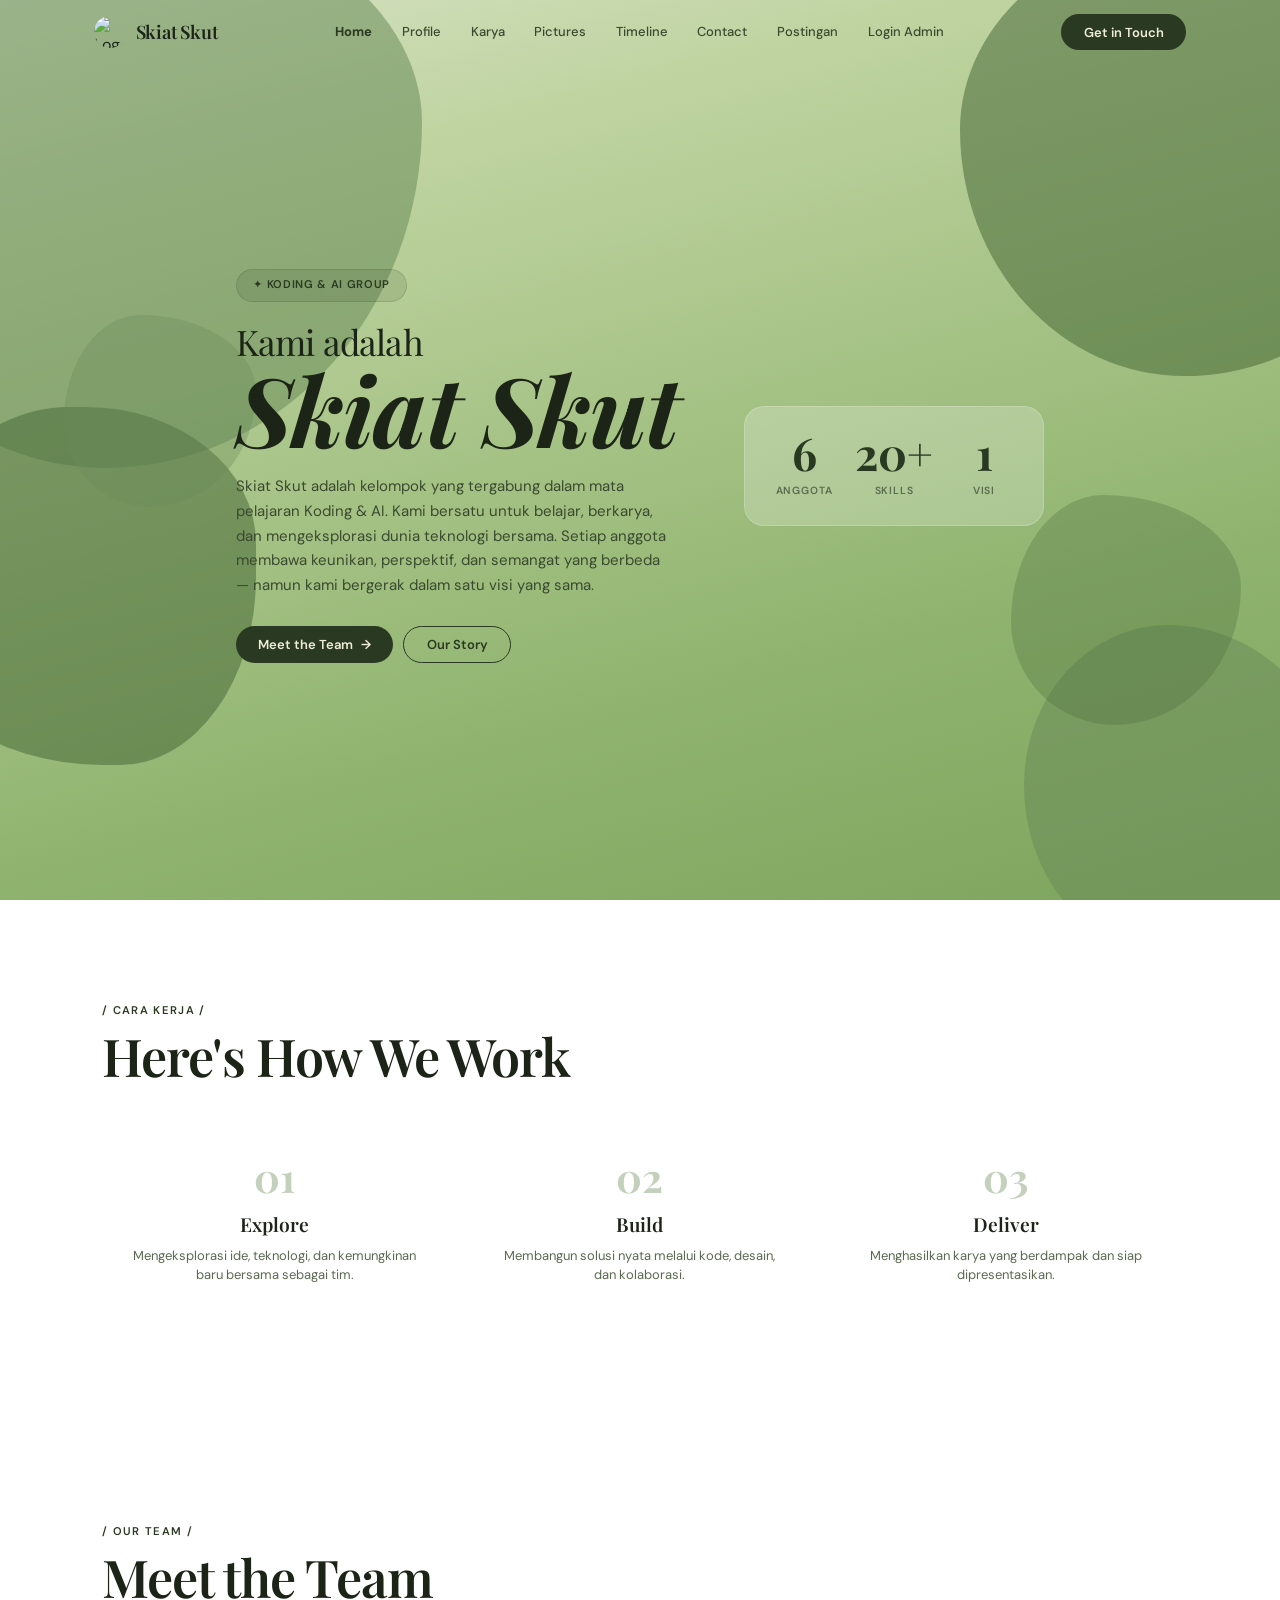
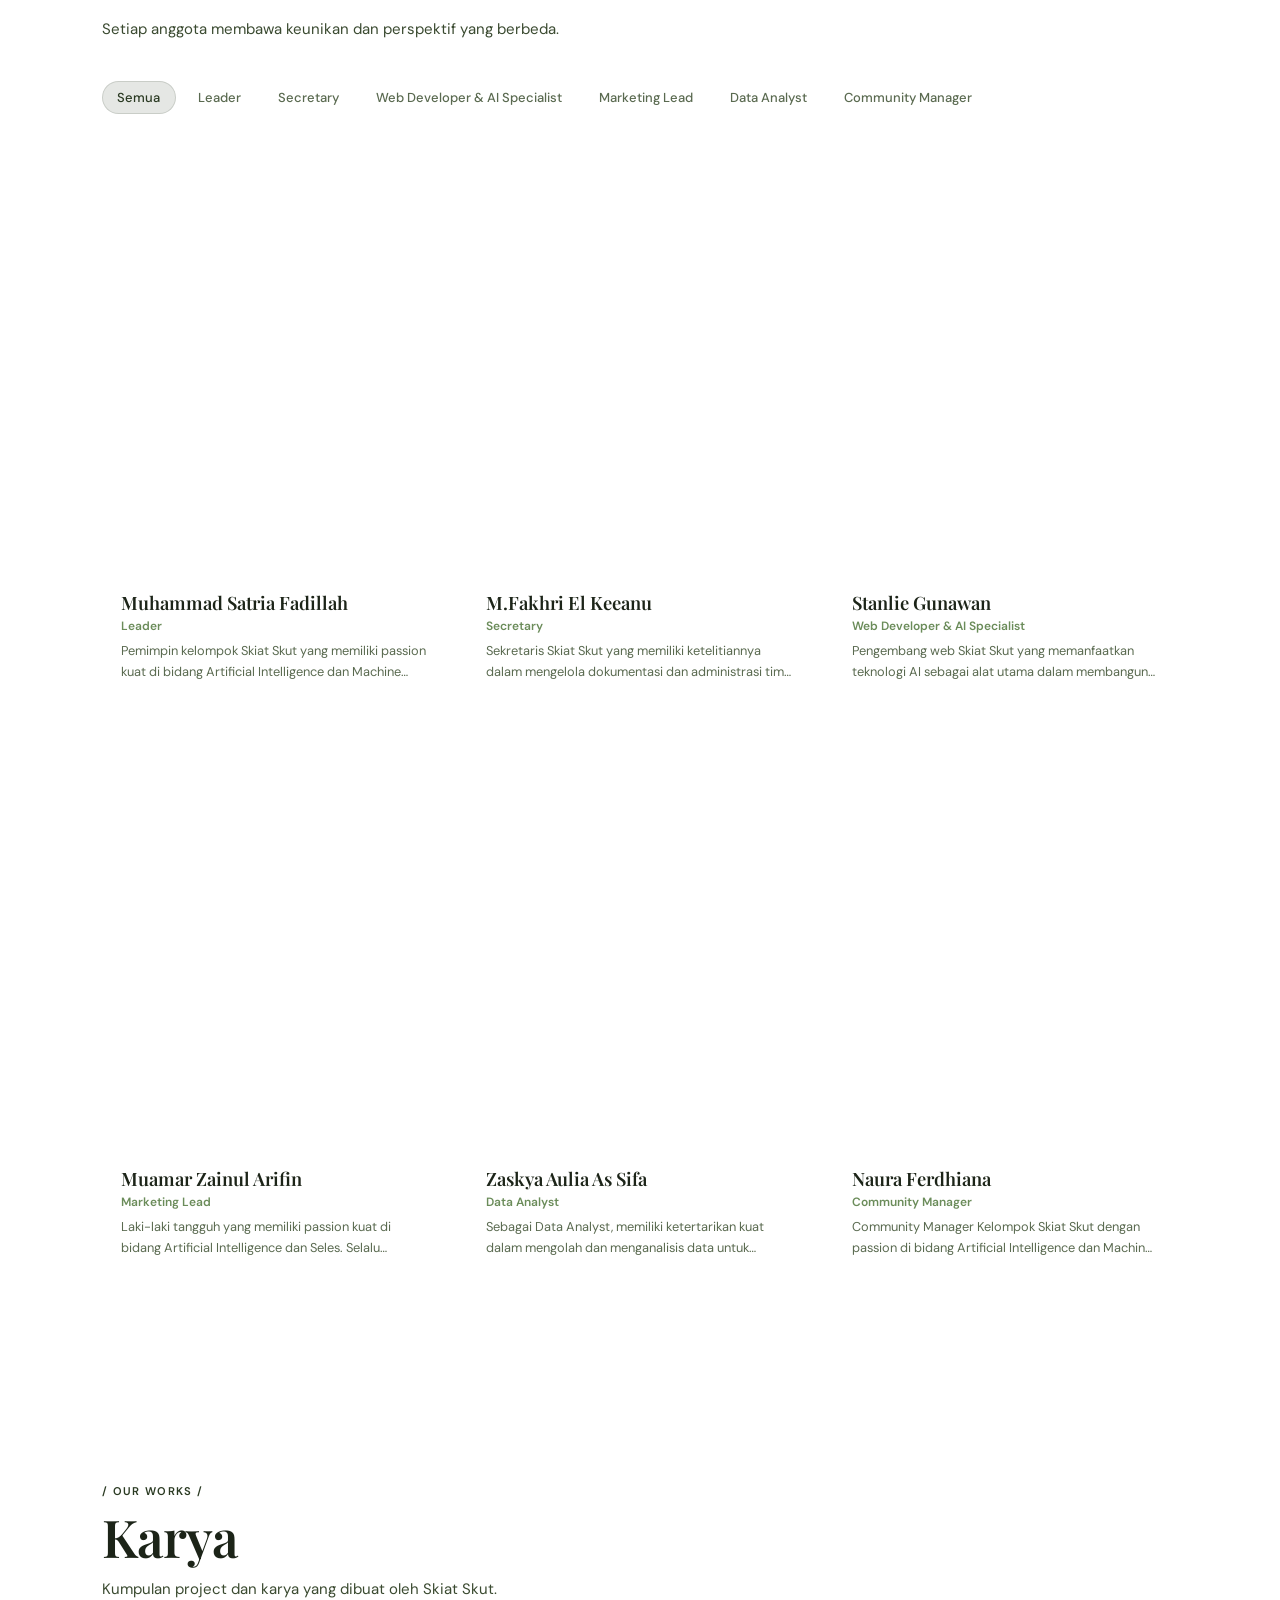
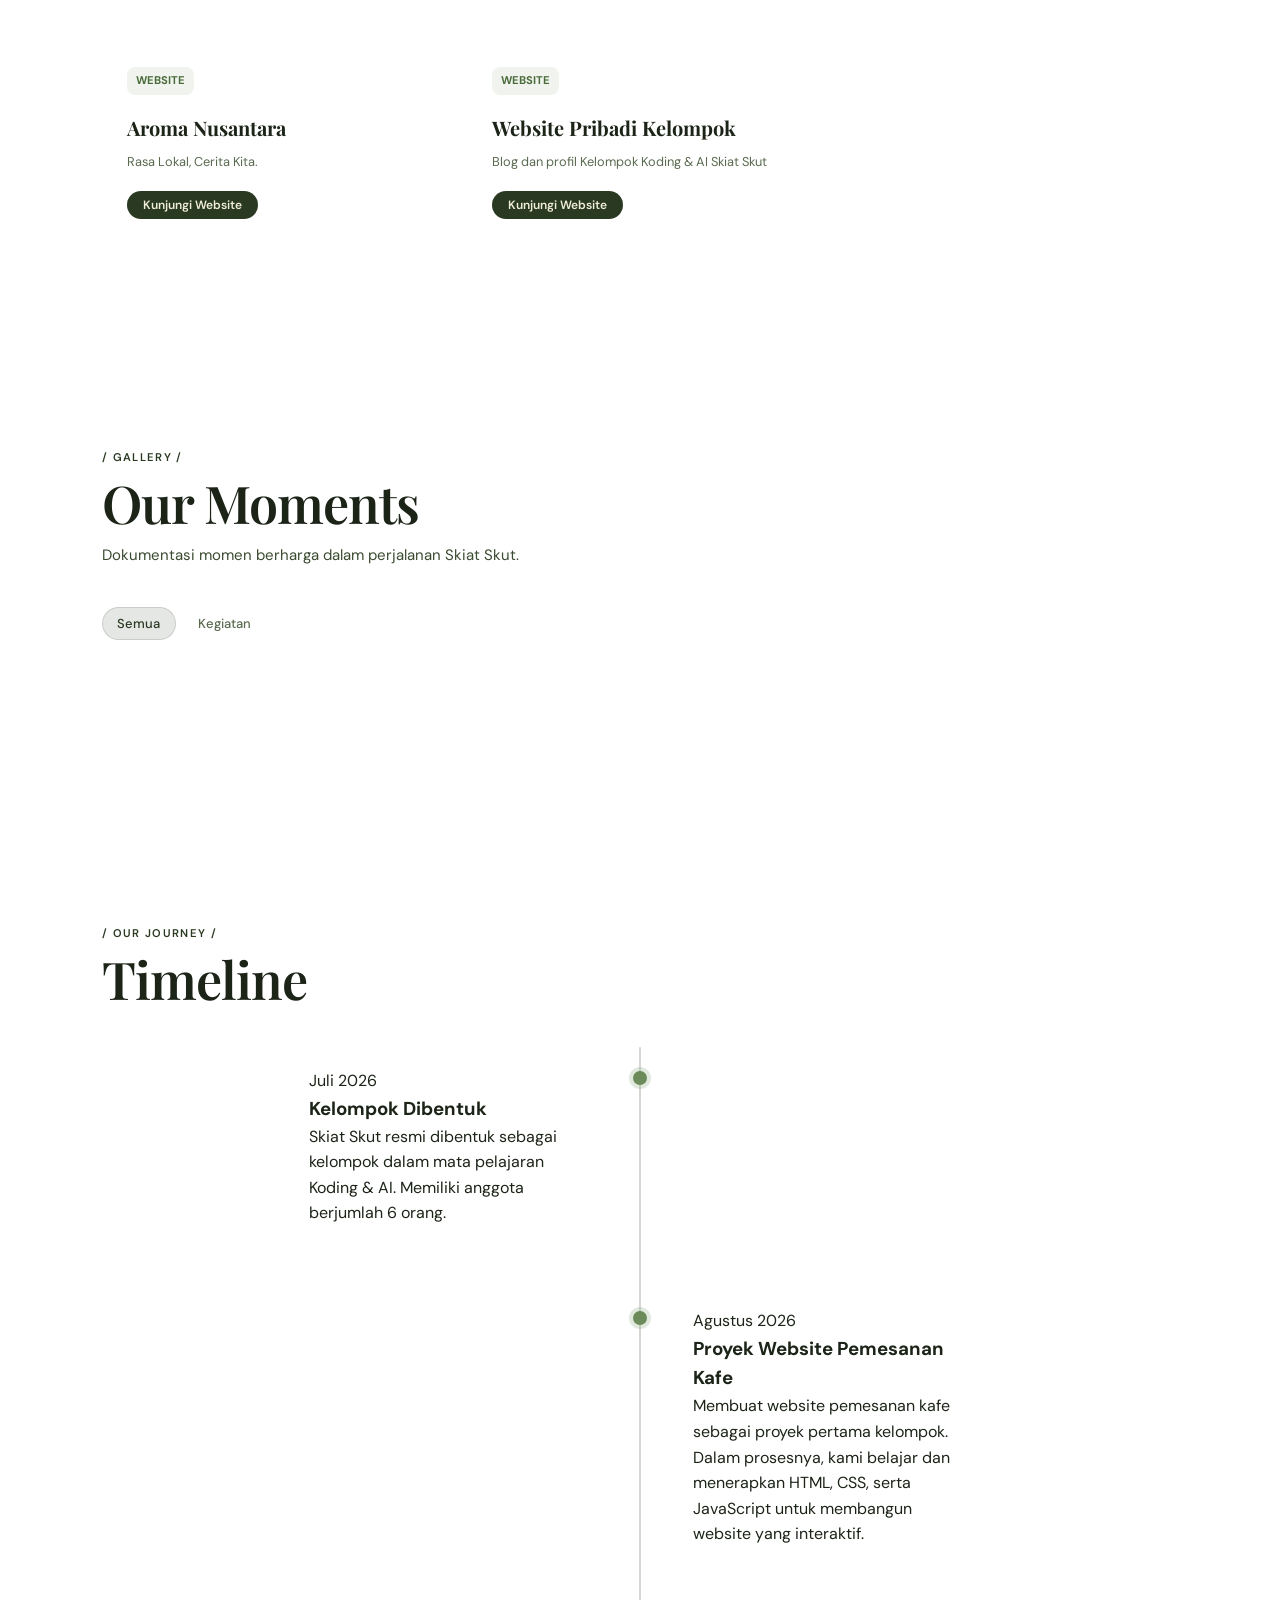
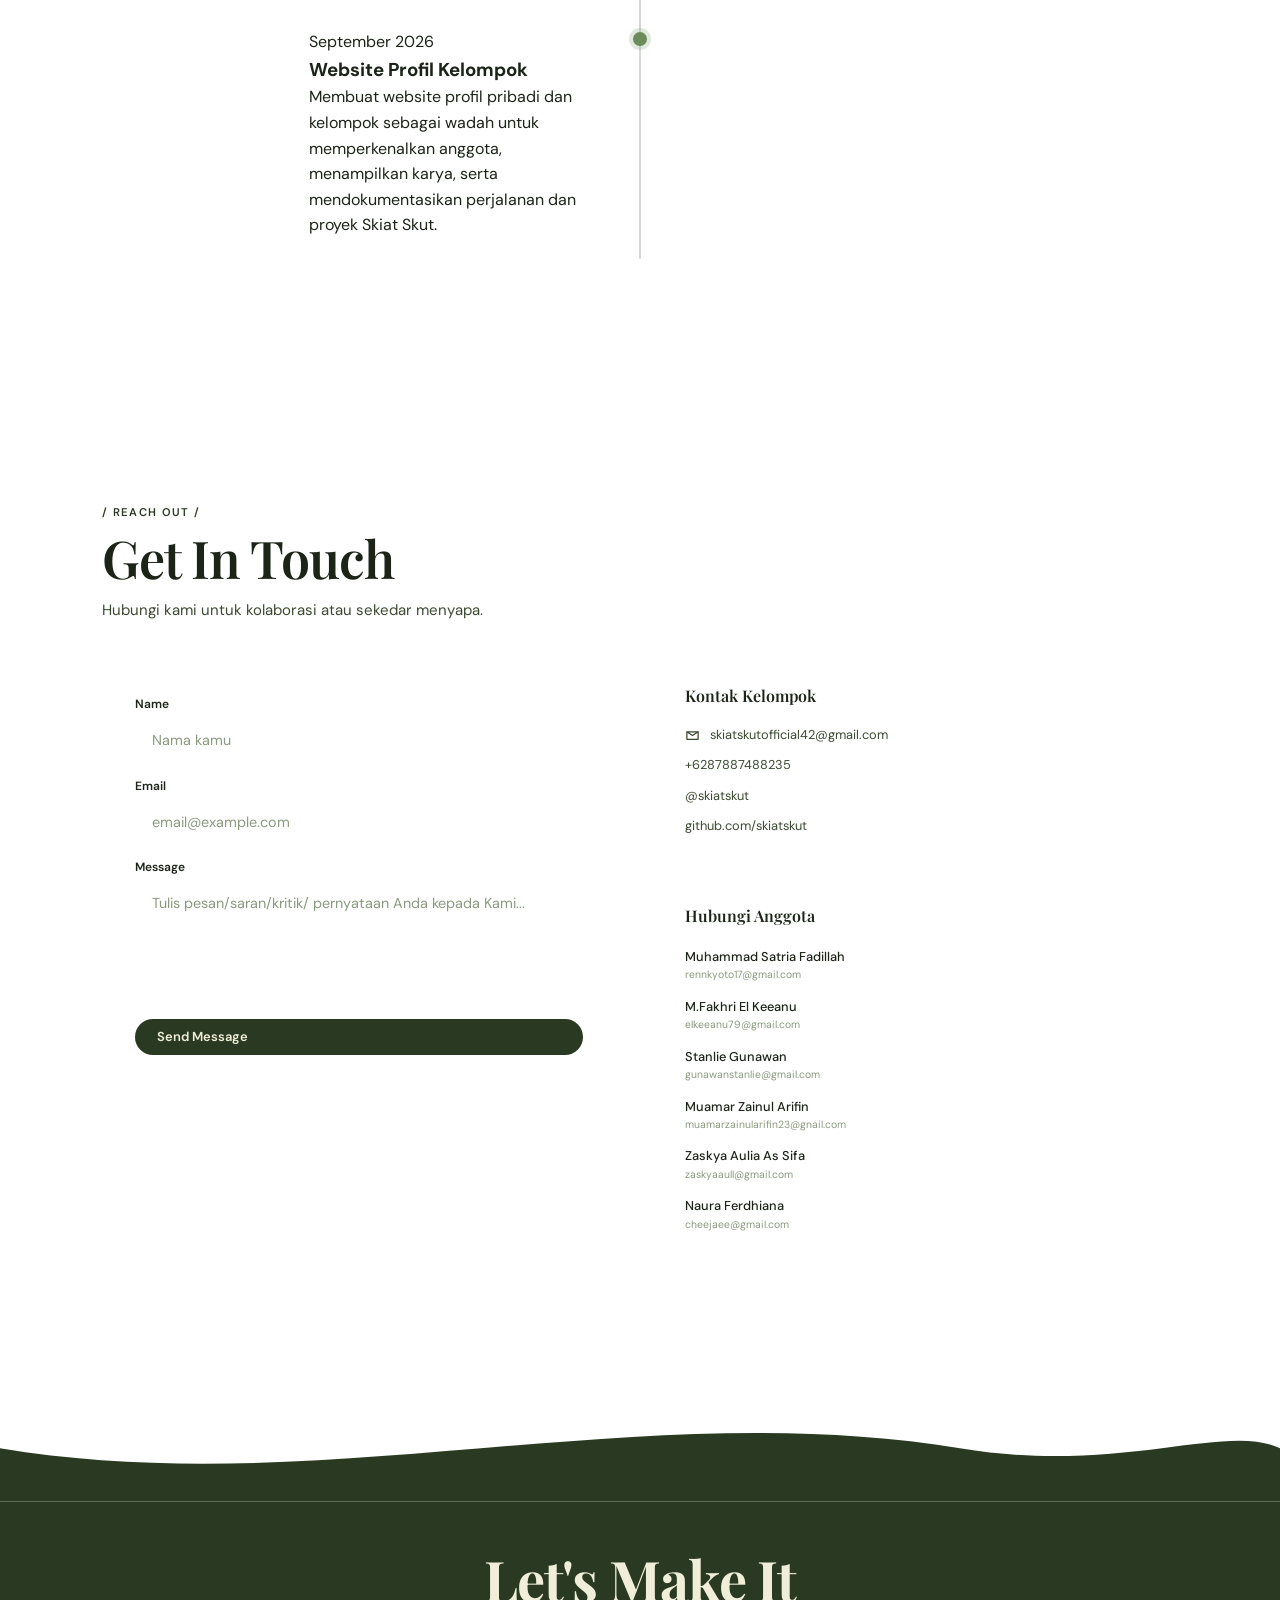
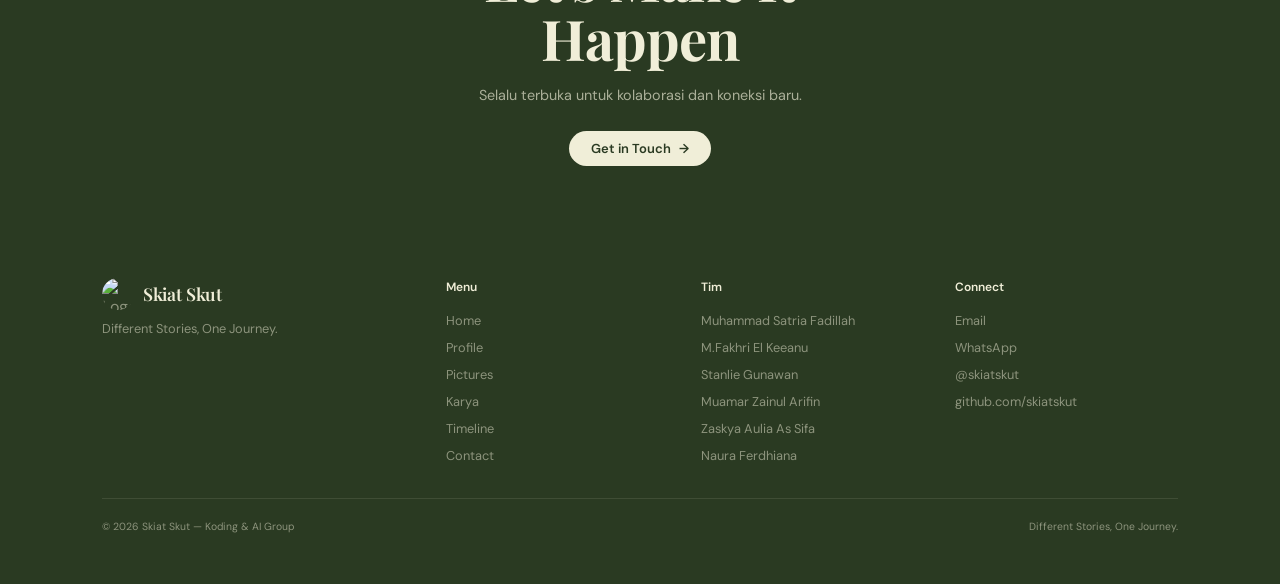
==== index.html @ 67cbce55 "Add files via upload" ====
<!DOCTYPE html>
<html lang="id">
<head>
  <meta charset="UTF-8"/>
  <meta name="viewport" content="width=device-width,initial-scale=1.0"/>
  <title>Skiat Skut — Different Stories, One Journey</title>
  <link rel="stylesheet" href="style.css"/>
  <link rel="preconnect" href="https://fonts.googleapis.com"/>
  <link rel="preconnect" href="https://fonts.gstatic.com" crossorigin/>
  <link
    href="https://fonts.googleapis.com/css2?family=Playfair+Display:ital,wght@0,400;0,500;0,600;0,700;1,400&family=DM+Sans:ital,wght@0,300;0,400;0,500;0,600;0,700;1,400&display=swap"
    rel="stylesheet"
  />
</head>
<body>

  <!-- =========================================================
       PROGRESS BAR
       ========================================================= -->
  <div class="progress" id="prog"></div>
  
  <!-- =========================================================
       ORGANIC BLOBS
       ========================================================= -->
  <div class="blobs" aria-hidden="true">
    <div class="blob b1"></div>
    <div class="blob b2"></div>
    <div class="blob b3"></div>
    <div class="blob b4"></div>
    <div class="blob b5"></div>
    <div class="blob b6"></div>
  </div>
  
<!-- =========================================================
     NAVIGATION
     ========================================================= -->
<nav class="nav" id="nav">
  <div class="nav-in">
    <a href="#home" class="nav-brand">
      <img
        class="nav-logo"
        src="Picture/logo.png"
        alt="Logo"
        width="32"
        height="32"
      />
      <span class="nav-name">
        Skiat Skut
      </span>
    </a>
    <div class="nav-links" id="navLinks">
      <a
        href="#home"
        class="nav-link active"
        data-s="home"
      >
        Home
      </a>

      <a
        href="#profile"
        class="nav-link"
        data-s="profile"
      >
        Profile
      </a>
      <!-- KARYA TETAP -->
      <a
        href="#works"
        class="nav-link"
        data-s="works"
      >
        Karya
      </a>
      <a
        href="#pictures"
        class="nav-link"
        data-s="pictures"
      >
        Pictures
      </a>
      <a
        href="#timeline"
        class="nav-link"
        data-s="timeline"
      >
        Timeline
      </a>
      <a
        href="#contact"
        class="nav-link"
        data-s="contact"
      >
        Contact
      </a>
      <!-- MENU HALAMAN -->
      <a
        href="posts.html"
        class="nav-link"
      >
        Postingan
      </a>
      <a
        href="admin.html"
        class="nav-link"
      >
        Login Admin
      </a>
    </div>
    <a
      href="#contact"
      class="btn btn-fill nav-cta"
    >
      Get in Touch
    </a>
    <button
      class="ham"
      id="ham"
      aria-label="Menu"
    >
      <span></span>
      <span></span>
      <span></span>
    </button>
  </div>
</nav>

<!-- =========================================================
     MOBILE NAVIGATION
     ========================================================= -->
<div class="mob" id="mob">
  <div
    class="mob-bg"
    id="mobBg"
  ></div>

  <div class="mob-panel">
    <a
      href="#home"
      class="mob-link"
      data-s="home"
    >
      Home
    </a>
    <a
      href="#profile"
      class="mob-link"
      data-s="profile"
    >
      Profile
    </a>
    <!-- KARYA TETAP -->
    <a
      href="#works"
      class="mob-link"
      data-s="works"
    >
      Karya
    </a>
    <a
      href="#pictures"
      class="mob-link"
      data-s="pictures"
    >
      Pictures
    </a>
    <a
      href="#timeline"
      class="mob-link"
      data-s="timeline"
    >
      Timeline
    </a>
    <a
      href="#contact"
      class="mob-link"
      data-s="contact"
    >
      Contact
    </a>
    <!-- MENU HALAMAN -->
    <a
      href="posts.html"
      class="mob-link"
    >
      Postingan
    </a>
    <a
      href="admin.html"
      class="mob-link"
    >
      Login Admin
    </a>
  </div>
</div>

  <!-- =========================================================
       HERO
       ========================================================= -->
  <section id="home" class="hero">
    <div class="hero-inner">
      <div class="hero-left">
        <span
          class="pill anim"
          data-a="fade"
          data-d="0"
        >
          ✦ Koding & AI Group
        </span>
        <h1 class="hero-h1">
          <span
            class="anim"
            data-a="up"
            data-d="1"
          >
            Kami adalah
          </span>
          <span
            class="hero-accent anim"
            data-a="up"
            data-d="2"
          >
            Skiat Skut
          </span>
        </h1>
        <p
          class="hero-sub anim"
          data-a="up"
          data-d="3"
          id="heroDesc"
        ></p>
        <div
          class="hero-btns anim"
          data-a="up"
          data-d="4"
        >
          <a
            href="#profile"
            class="btn btn-fill"
          >
            Meet the Team
            <span class="btn-arrow">→</span>
          </a>
          <a
            href="#timeline"
            class="btn btn-outline"
          >
            Our Story
          </a>
        </div>
      </div>
      <div
        class="hero-right anim"
        data-a="fade"
        data-d="3"
      >
        <div class="hero-card">
          <div class="hero-stat">
            <span
              class="hero-stat-n"
              data-count="6"
            >
              0
            </span>
            <span class="hero-stat-l">
              Anggota
            </span>            
          </div>
          <div class="hero-stat">
            <span
              class="hero-stat-n"
              data-count="20"
              data-suf="+"
            >
              0
            </span>
            <span class="hero-stat-l">
              Skills
            </span>
          </div>
          <div class="hero-stat">
            <span
              class="hero-stat-n"
              data-count="1"
            >
              0
            </span>
            <span class="hero-stat-l">
              Visi
            </span>
          </div>
        </div>
      </div>
    </div>
    <div
      class="scroll-hint anim"
      data-a="fade"
      data-d="6"
    >
      <span>
        Scroll down
      </span>
      <div class="scroll-line"></div>
    </div>
  </section>

  <!-- =========================================================
       HOW WE WORK
       ========================================================= -->
  <section
    class="section"
    id="howWeWork"
  >
    <div class="container">
      <div
        class="sec-hdr anim"
        data-a="up"
      >
        <span class="sec-label">
          / Cara Kerja /
        </span>
        <h2 class="sec-title">
          Here's How We Work
        </h2>
      </div>
      <div class="steps-grid">
        <div
          class="step-card glass anim"
          data-a="up"
          data-d="0"
        >
          <span class="step-num">
            01
          </span>
          <h3>
            Explore
          </h3>
          <p>
            Mengeksplorasi ide, teknologi, dan kemungkinan baru
            bersama sebagai tim.
          </p>
        </div>
        <div
          class="step-card glass anim"
          data-a="up"
          data-d="1"
        >
          <span class="step-num">
            02
          </span>
          <h3>
            Build
          </h3>
          <p>
            Membangun solusi nyata melalui kode, desain,
            dan kolaborasi.
          </p>
        </div>
        <div
          class="step-card glass anim"
          data-a="up"
          data-d="2"
        >
          <span class="step-num">
            03
          </span>
          <h3>
            Deliver
          </h3>
          <p>
            Menghasilkan karya yang berdampak dan siap
            dipresentasikan.
          </p>
        </div>
      </div>
    </div>
  </section>

  <!-- =========================================================
       PROFILE
       ========================================================= -->
  <section
    id="profile"
    class="section"
  >
    <div class="container">
      <div
        class="sec-hdr anim"
        data-a="up"
      >
        <span class="sec-label">
          / Our Team /
        </span>
        <h2 class="sec-title">
          Meet the Team
        </h2>
        <p class="sec-sub">
          Setiap anggota membawa keunikan dan perspektif
          yang berbeda.
        </p>
      </div>
      <!-- Filter Profile -->
      <div
        class="pf-filters anim"
        data-a="up"
        data-d="1"
        id="pfFilt"
      ></div>
      <!-- Profile Cards -->
      <div
        class="pf-grid"
        id="pfGrid"
      ></div>
    </div>
  </section>
  <!-- =========================================================
       PROFILE CV MODAL
       ========================================================= -->
  <div
    class="modal"
    id="modal"
  >
    <div class="modal-bg"></div>
    <div class="modal-box">
      <!-- CLOSE -->
      <button
        class="modal-x"
        aria-label="Close"
      >
        &times;
      </button>
      <!-- PROFILE HEADER -->
      <div class="modal-hero">
        <img
          id="mImg"
          src=""
          alt=""
          decoding="async"
        />
        <div class="modal-grad"></div>
      </div>
      <!-- PROFILE CONTENT -->
      <div class="modal-body">
        <!-- NAME + ROLE -->
        <div class="cv-head">
          <h3 id="mName"></h3>
          <span
            class="modal-badge"
            id="mRole"
          ></span>
        </div> 
        <!-- PROFILE -->
        <div class="mf">
          <h4>
            Profile
          </h4>
          <p id="mBio"></p>
        </div>
        <!-- EDUCATION TIMELINE -->
        <div class="mf">
          <h4>
            Education
          </h4>
          <div
            class="cv-timeline"
            id="mEducation"
          ></div>
        </div>
        <!-- SKILLS -->
        <div class="mf">
          <h4>
            Skills
          </h4>
          <div
            class="mtags"
            id="mSkills"
          ></div>
        </div>
        <!-- INTERESTS & HOBBIES -->
        <div class="mf">
          <h4>
            Interests & Hobbies
          </h4>
          <div
            class="mtags mtags-g"
            id="mHobbies"
          ></div>
        </div>
        <!-- SOCIAL MEDIA -->
        <div class="mf">        
          <h4>
            Social Media
          </h4>
          <div
            class="cv-socials"
            id="mSocials"
          ></div>
        </div>
        <!-- EMAIL -->
        <div class="mf">
          <h4>
            Contact
          </h4>
          <a
            class="btn btn-fill btn-sm"
            id="mEmail"
            href=""
          >
            ✉ Email Me
          </a>
          <span
            class="modal-esub"
            id="mEmailT"
          ></span>
        </div>
      </div>
    </div>
  </div>
<!-- ===== KARYA ===== -->
<section id="works" class="section">
  <div class="container">
    <div class="sec-hdr anim" data-a="up">
      <span class="sec-label">/ Our Works /</span>
      <h2 class="sec-title">
        Karya
      </h2>
      <p class="sec-sub">
        Kumpulan project dan karya yang dibuat oleh Skiat Skut.
      </p>
    </div>
    <div
      class="works-grid"
      id="worksGrid"
    ></div>
  </div>
</section>

  <!-- =========================================================
       PICTURES / GALLERY
       ========================================================= -->
  <section
    id="pictures"
    class="section"
  >
    <div class="container">
      <div
        class="sec-hdr anim"
        data-a="up"
      >
        <span class="sec-label">
          / Gallery /
        </span>
        <h2 class="sec-title">
          Our Moments
        </h2>
        <p class="sec-sub">
          Dokumentasi momen berharga dalam perjalanan
          Skiat Skut.
        </p>
      </div>
      <!-- Gallery Filters -->
      <div
        class="gal-filters anim"
        data-a="up"
        data-d="1"
        id="galFilt"
      ></div>
      <!-- Gallery Grid -->
      <div
        class="gal-grid"
        id="galGrid"
      ></div>
    </div>
  </section>

  <!-- =========================================================
       MEDIA LIGHTBOX
       ========================================================= -->
  <div
    class="lb"
    id="lb"
  >
    <div class="lb-bg"></div>
    <!-- CLOSE -->
    <button
      class="lb-btn lb-close"
      aria-label="Close"
    >
      &times;
    </button>
    <!-- PREVIOUS -->
    <button
      class="lb-btn lb-prev"
      aria-label="Previous"
    >
      &#8249;
    </button>
    <!-- NEXT -->
    <button
      class="lb-btn lb-next"
      aria-label="Next"
    >
      &#8250;
    </button>
    <!-- IMAGE -->
    <img
      class="lb-img"
      id="lbImg"
      src=""
      alt=""
    />
    <!-- VIDEO -->
    <video
      class="lb-video"
      id="lbVideo"
      controls
      playsinline
      preload="metadata"
    ></video>
    <!-- LIGHTBOX META -->
    <div class="lb-meta">
      <p id="lbCap"></p>
      <p id="lbCnt"></p>
    </div>
  </div>
   <!-- WORK FILTERS -->
      <div
        class="works-filters anim"
        data-a="up"
        data-d="1"
        id="worksFilt"
      ></div>
      <!-- WORKS GRID -->
      <div
        class="works-grid"
        id="worksGrid"
      ></div>
    </div>
  </section>

  <!-- =========================================================
       TIMELINE KELOMPOK
       ========================================================= -->
  <section
    id="timeline"
    class="section"
  >
    <div class="container">
      <div
        class="sec-hdr anim"
        data-a="up"
      >
        <span class="sec-label">
          / Our Journey /
        </span>
        <h2 class="sec-title">
          Timeline
        </h2>
      </div>
      <!-- Timeline dari index.json -->
      <div
        class="tl"
        id="tlWrap"
      ></div>
    </div>   
  </section>
  
  <!-- =========================================================
       CONTACT
       ========================================================= -->
  <section
    id="contact"
    class="section"
  >
    <div class="container">
      <div
        class="sec-hdr anim"
        data-a="up"
      >
        <span class="sec-label">
          / Reach Out /
        </span>
        <h2 class="sec-title">
          Get In Touch
        </h2>
        <p class="sec-sub">
          Hubungi kami untuk kolaborasi atau sekedar menyapa.
        </p>
      </div>
      <div class="ct-grid">
        <!-- CONTACT FORM -->
        <div
          class="ct-form-w anim"
          data-a="up"
          data-d="0"
        >
          <form
            class="ct-form glass"
            id="ctForm"
          >
            <div class="fld">

              <label for="cN">
                Name
              </label>
              <input
                id="cN"
                type="text"
                placeholder="Nama kamu"
                required
              />
            </div>
            <div class="fld">
              <label for="cE">
                Email
              </label>
              <input
                id="cE"
                type="email"
                placeholder="email@example.com"
                required
              />
            </div>
            <div class="fld">
              <label for="cM">
                Message
              </label>
              <textarea
                id="cM"
                rows="5"
                placeholder="Tulis pesan/saran/kritik/ pernyataan Anda kepada Kami..."
                required
              ></textarea>
            </div>
            <button
              type="submit"
              class="btn btn-fill btn-full"
            >
              Send Message
            </button>
          </form>
          <!-- SUCCESS MESSAGE -->
          <div
            class="ct-ok glass"
            id="ctOk"
            hidden
          >
            <div class="ct-ok-ic">
              ✓
            </div>
            <h3>
              Pesan Terkirim!
            </h3>
            <p>
              Pesan kamu sudah dikirim ke server kami.
            </p>
          </div>
        </div>
        <!-- CONTACT INFO -->
        <div
          class="ct-info anim"
          data-a="up"
          data-d="1"
        >
          <div class="glass ct-card">
            <h3>
              Kontak Kelompok
            </h3>
            <div id="ctGrp"></div>
          </div>
          <div class="glass ct-card">
            <h3>
              Hubungi Anggota
            </h3>
            <div id="ctMem"></div>
          </div>
        </div>
      </div>
    </div>
  </section>
  
  <!-- =========================================================
       CTA
       ========================================================= -->
  <section class="cta-sec">
    <div
      class="cta-wave"
      aria-hidden="true"
    >
      <svg
        viewBox="0 0 1440 120"
        preserveAspectRatio="none"
      >
        <path
          d="M0,60 C360,120 720,0 1080,60 C1260,90 1380,30 1440,60 L1440,120 L0,120Z"
          fill="#2a3a22"
        />
      </svg>
    </div>
    <div class="cta-body">
      <div class="container">
        <div
          class="cta-inner anim"
          data-a="up"
        >
          <h2>
            Let's Make It<br/>
            Happen
          </h2>
          <p>
            Selalu terbuka untuk kolaborasi dan koneksi baru.
          </p>
          <a
            href="#contact"
            class="btn btn-light"
          >
            Get in Touch
            <span class="btn-arrow">
              →
            </span>
          </a>
        </div>
      </div>
    </div>
  </section>

  <!-- =========================================================
       FOOTER
       ========================================================= -->
  <footer class="footer">
    <div class="container">
      <div class="ft-grid">
        <!-- BRAND -->
        <div class="ft-brand">
          <div class="ft-logo">
            <img
              class="nav-logo"
              src="Picture/logo.png"
              alt="Logo"
              width="32"
              height="32"
            />
            <span>
              Skiat Skut
            </span>
          </div>
          <p>
            Different Stories, One Journey.
          </p>
        </div>
        <!-- MENU -->
        <div class="ft-col">
          <h4>
            Menu
          </h4>
          <a href="#home">
            Home
          </a>
          <a href="#profile">
            Profile
          </a>
          <a href="#pictures">
            Pictures
          </a>
          <a href="#works">
            Karya
          </a>
          <a href="#timeline">
            Timeline
          </a>
          <a href="#contact">
            Contact
          </a>
        </div>
        <!-- TEAM -->
        <div
          class="ft-col"
          id="ftTeam"
        >
          <h4>
            Tim
          </h4>
        </div>
        <!-- CONNECT -->
        <div
          class="ft-col"
          id="ftCon"
        >
          <h4>
            Connect
          </h4>
        </div>
      </div>
      <div class="ft-bot">
        <p>
          &copy; 2026 Skiat Skut — Koding & AI Group
        </p>
        <p>
          Different Stories, One Journey.
        </p>
      </div>
    </div>
  </footer>
  
  <!-- =========================================================
       BACK TO TOP
       ========================================================= -->
  <button
    class="btt"
    id="btt"
    aria-label="Top"
  >
    <svg
      width="18"
      height="18"
      viewBox="0 0 18 18"
      fill="none"
    >
      <path
        d="M9 14V4M5 8l4-4 4 4"
        stroke="currentColor"
        stroke-width="2"
        stroke-linecap="round"
        stroke-linejoin="round"
      />
    </svg>
  </button>
  
  <!-- =========================================================
       JAVASCRIPT
       ========================================================= -->
  <script src="index.js"></script>
</body>
</html>
---- style.css ----
/* ============================================================
   SKIAT SKUT — Elian Ross Inspired: Sage Green + Organic Blobs
   ============================================================ */
:root{
  --g1:#c5d4b0;--g2:#a8be8e;--g3:#8ba872;--g4:#6b8c5a;--g5:#4a6b3a;--g6:#2a3a22;
  --cream:#f0eed8;--cream2:#e8e5d0;
  --text:#1c2418;--text2:#3a4a30;--text3:#5a6a50;--text4:#8a9a7e;
  --glass:rgba(255,255,255,.22);--glass-b:rgba(255,255,255,.08);--glass-border:rgba(255,255,255,.18);
  --fd:'Playfair Display',Georgia,serif;--fb:'DM Sans',system-ui,sans-serif;
  --ease:cubic-bezier(.4,0,.2,1);--mx:1140px;
}
*,*::before,*::after{margin:0;padding:0;box-sizing:border-box}
html{scroll-behavior:smooth}
body{font-family:var(--fb);font-size:16px;line-height:1.6;color:var(--text);
  background:linear-gradient(165deg,#d6e2c4 0%,#c0d4a2 20%,#a8c488 45%,#90b470 70%,#7da45c 100%);
  background-attachment:fixed;overflow-x:hidden;-webkit-font-smoothing:antialiased}
img{max-width:100%;height:auto;display:block}a{text-decoration:none;color:inherit}
button{cursor:pointer;border:none;background:none;font-family:inherit}
::selection{background:rgba(42,58,34,.2)}
@media(prefers-reduced-motion:reduce){*,*::before,*::after{animation-duration:.01ms!important;transition-duration:.01ms!important}html{scroll-behavior:auto}}

.container{max-width:var(--mx);margin:0 auto;padding:0 1.5rem}
@media(min-width:768px){.container{padding:0 2rem}}

/* ── Progress ── */
.progress{position:fixed;top:0;left:0;height:3px;background:var(--g6);z-index:999;width:0;pointer-events:none}

/* ============================================================
   ORGANIC BLOB SHAPES (dark green, edges of viewport)
   ============================================================ */
.blobs{position:fixed;inset:0;z-index:0;pointer-events:none;overflow:hidden}
.blob{
  position:absolute;
  background:var(--g4);
  border-radius:40% 60% 55% 45%/55% 40% 60% 45%;
  opacity:.55;
  will-change:transform;
  animation:blobFloat 24s ease-in-out infinite alternate;
}
.b1{width:clamp(300px,45vw,600px);height:clamp(300px,45vw,600px);top:-12%;left:-12%;background:var(--g4);animation-duration:22s}
.b2{width:clamp(250px,35vw,480px);height:clamp(250px,35vw,480px);top:-8%;right:-10%;background:var(--g5);border-radius:55% 45% 50% 50%/45% 55% 45% 55%;animation-duration:18s;animation-delay:-5s}
.b3{width:clamp(200px,28vw,400px);height:clamp(200px,28vw,400px);bottom:15%;left:-8%;background:var(--g5);border-radius:50% 50% 40% 60%/60% 40% 55% 45%;animation-duration:25s;animation-delay:-8s}
.b4{width:clamp(180px,25vw,350px);height:clamp(180px,25vw,350px);bottom:-5%;right:-5%;background:var(--g4);border-radius:45% 55% 60% 40%/50% 60% 40% 50%;animation-duration:20s;animation-delay:-3s}
.b5{width:clamp(100px,15vw,200px);height:clamp(100px,15vw,200px);top:35%;left:5%;background:var(--g4);opacity:.35;animation-duration:16s;animation-delay:-10s}
.b6{width:clamp(120px,18vw,250px);height:clamp(120px,18vw,250px);top:55%;right:3%;background:var(--g5);opacity:.3;animation-duration:24s;animation-delay:-7s}
@keyframes blobMorph{
  0%{border-radius:40% 60% 55% 45%/55% 40% 60% 45%;transform:translate(0,0) scale(1) rotate(0deg)}
  33%{border-radius:55% 45% 40% 60%/45% 55% 50% 50%;transform:translate(15px,-10px) scale(1.04) rotate(3deg)}
  66%{border-radius:50% 50% 60% 40%/60% 45% 55% 45%;transform:translate(-10px,15px) scale(.97) rotate(-2deg)}
  100%{border-radius:45% 55% 45% 55%/50% 50% 55% 45%;transform:translate(8px,8px) scale(1.02) rotate(1deg)}
}

/* ── Glass Utility ── */
.glass{background:var(--glass);backdrop-filter:blur(16px);-webkit-backdrop-filter:blur(16px);border:1px solid var(--glass-border);border-radius:1rem}

/* ── Buttons ── */
.btn{display:inline-flex;align-items:center;gap:.45rem;padding:.7rem 1.4rem;border-radius:2rem;font-size:.8125rem;font-weight:600;line-height:1;transition:all .22s var(--ease);white-space:nowrap}
.btn-fill{background:var(--g6);color:var(--cream)}
.btn-fill:hover{background:var(--g5);transform:translateY(-2px);box-shadow:0 8px 28px rgba(42,58,34,.25)}
.btn-outline{border:1.5px solid var(--g6);color:var(--g6)}
.btn-outline:hover{background:var(--g6);color:var(--cream);transform:translateY(-2px)}
.btn-light{background:var(--cream);color:var(--g6)}
.btn-light:hover{transform:translateY(-2px);box-shadow:0 6px 20px rgba(0,0,0,.12)}
.btn-sm{padding:.5rem 1rem;font-size:.75rem}
.btn-full{width:100%}
.btn-arrow{transition:transform .2s var(--ease)}.btn:hover .btn-arrow{transform:translateX(4px)}

/* ============================================================
   ANIMATION SYSTEM — fade-up / fade-in
   ============================================================ */
.anim{
  opacity:0;
  transform:translate3d(0,32px,0) scale(.985);
  transition:
    opacity .7s cubic-bezier(.22,1,.36,1),
    transform .7s cubic-bezier(.22,1,.36,1);
  will-change:opacity,transform;
}

.anim[data-a="fade"]{
  transform:scale(.985);
}

.anim.vis{
  opacity:1;
  transform:translate3d(0,0,0) scale(1);
}

.anim[data-d="0"]{transition-delay:.02s}
.anim[data-d="1"]{transition-delay:.08s}
.anim[data-d="2"]{transition-delay:.14s}
.anim[data-d="3"]{transition-delay:.20s}
.anim[data-d="4"]{transition-delay:.26s}
.anim[data-d="5"]{transition-delay:.32s}
.anim[data-d="6"]{transition-delay:.38s}

/* ============================================================
   NAVIGATION
   ============================================================ */
.nav{position:fixed;top:0;left:0;right:0;z-index:100;height:64px;transition:background .3s,box-shadow .3s}
.nav.scrolled{background:rgba(166,190,142,.75);backdrop-filter:blur(18px);-webkit-backdrop-filter:blur(18px);box-shadow:0 1px 6px rgba(42,58,34,.08)}
.nav-in{max-width:var(--mx);margin:0 auto;padding:0 1.5rem;height:100%;display:flex;align-items:center;justify-content:space-between}
.nav-brand{display:flex;align-items:center;gap:.6rem}
.nav-logo{width:2rem;height:2rem;border-radius:50%;object-fit:cover}
.nav-name{font-family:var(--fd);font-size:1.15rem;font-weight:600;letter-spacing:-.01em}
.nav-links{display:flex;gap:.15rem}
.nav-link{padding:.45rem .85rem;font-size:.8125rem;font-weight:500;color:var(--text2);border-radius:2rem;transition:color .15s,background .15s}
.nav-link:hover{color:var(--text);background:rgba(255,255,255,.2)}
.nav-link.active{color:var(--g6);font-weight:700}
.nav-cta{display:none}
@media(min-width:768px){.nav-cta{display:inline-flex}}
.ham{display:none;width:2.5rem;height:2.5rem;flex-direction:column;align-items:center;justify-content:center;gap:5px}
.ham span{display:block;width:20px;height:2px;border-radius:1px;background:var(--text);transition:all .25s var(--ease)}
.ham.open span:nth-child(1){transform:rotate(45deg) translate(5px,5px)}
.ham.open span:nth-child(2){opacity:0}
.ham.open span:nth-child(3){transform:rotate(-45deg) translate(5px,-5px)}
@media(max-width:767px){.nav-links{display:none}.ham{display:flex}}

.mob{position:fixed;inset:0;z-index:90;pointer-events:none;opacity:0;transition:opacity .25s var(--ease)}
.mob.open{pointer-events:auto;opacity:1}
.mob-bg{position:absolute;inset:0;background:rgba(28,36,24,.2)}
.mob-panel{position:absolute;top:64px;left:0;right:0;background:rgba(166,190,142,.95);backdrop-filter:blur(20px);-webkit-backdrop-filter:blur(20px);padding:.5rem 1.5rem 1.5rem;transform:translateY(-12px);transition:transform .25s var(--ease)}
.mob.open .mob-panel{transform:translateY(0)}
.mob-link{display:block;padding:.7rem 1rem;font-size:1rem;font-weight:500;color:var(--text2);border-radius:.5rem;transition:color .15s,background .15s}
.mob-link:hover,.mob-link.active{color:var(--g6);background:rgba(255,255,255,.25)}

/* ============================================================
   HERO
   ============================================================ */
.hero{position:relative;z-index:5;min-height:100vh;min-height:100dvh;display:flex;align-items:center;padding:5rem 0 3rem}
.hero-inner{max-width:var(--mx);margin:0 auto;padding:0 1.5rem;display:grid;grid-template-columns:1fr;gap:3rem;align-items:center}
@media(min-width:768px){.hero-inner{padding:0 2rem;grid-template-columns:1.2fr .8fr;gap:4rem}}
.pill{display:inline-flex;align-items:center;gap:.35rem;padding:.4rem 1rem;border-radius:9999px;background:rgba(42,58,34,.12);border:1px solid rgba(42,58,34,.15);color:var(--g6);font-size:.7rem;font-weight:600;letter-spacing:.06em;text-transform:uppercase;margin-bottom:1.5rem}
.hero-h1{font-family:var(--fd);line-height:.95;letter-spacing:-.035em;color:var(--text)}
.hero-h1 span{display:block}
.hero-h1 span:first-child{font-size:clamp(1.5rem,3.5vw,2.2rem);font-weight:400;margin-bottom:.25rem}
.hero-accent{font-size:clamp(3.2rem,8vw,6rem);font-weight:700;font-style:italic}
.hero-sub{font-size:.9375rem;line-height:1.65;color:var(--text2);max-width:44ch;margin-top:1.25rem}
.hero-btns{display:flex;flex-wrap:wrap;gap:.65rem;margin-top:1.75rem}
.hero-right{display:flex;justify-content:center}
.hero-card{display:flex;gap:1rem;padding:1.5rem;border-radius:1.25rem;background:var(--glass);backdrop-filter:blur(16px);-webkit-backdrop-filter:blur(16px);border:1px solid var(--glass-border)}
@media(max-width:767px){.hero-card{justify-content:center}}
.hero-stat{text-align:center;min-width:70px}
.hero-stat-n{display:block;font-family:var(--fd);font-size:clamp(2rem,4vw,2.8rem);font-weight:700;color:var(--g6);line-height:1}
.hero-stat-l{font-size:.65rem;font-weight:600;color:var(--text3);text-transform:uppercase;letter-spacing:.08em;margin-top:.25rem}
.scroll-hint{position:absolute;bottom:2rem;left:2rem;display:flex;align-items:center;gap:.75rem;color:var(--text3);font-size:.7rem;letter-spacing:.06em;z-index:10}
.scroll-line{width:48px;height:1.5px;background:var(--g6);position:relative;overflow:hidden}
.scroll-line::after{content:'';position:absolute;left:-100%;top:0;width:100%;height:100%;background:var(--cream);animation:scrollSlide 2s ease-in-out infinite}
@keyframes scrollSlide{0%{left:-100%}50%{left:100%}100%{left:100%}}

/* ============================================================
   SECTIONS
   ============================================================ */
.section{position:relative;z-index:5;padding:clamp(4rem,8vw,7rem) 0}
.sec-hdr{margin-bottom:2.5rem;max-width:550px}
.sec-label{font-size:.7rem;font-weight:600;letter-spacing:.12em;text-transform:uppercase;color:var(--g6);display:block;margin-bottom:.5rem}
.sec-title{font-family:var(--fd);font-size:clamp(2rem,5vw,3.25rem);font-weight:600;line-height:1.08;letter-spacing:-.02em;color:var(--text)}
.sec-sub{font-size:.9375rem;line-height:1.6;color:var(--text2);margin-top:.75rem;max-width:50ch}

/* ── Steps ── */
.steps-grid{display:grid;grid-template-columns:1fr;gap:1.25rem}
@media(min-width:640px){.steps-grid{grid-template-columns:repeat(3,1fr)}}
.step-card{padding:2rem 1.5rem;text-align:center;transition:transform .3s var(--ease),box-shadow .3s var(--ease);contain:layout paint}
.step-card:hover{transform:translateY(-4px);box-shadow:0 12px 40px rgba(42,58,34,.1)}
.step-num{font-family:var(--fd);font-size:2.5rem;font-weight:700;color:var(--g4);opacity:.4;line-height:1}
.step-card h3{font-family:var(--fd);font-size:1.2rem;font-weight:600;color:var(--text);margin-top:.5rem}
.step-card p{font-size:.8125rem;color:var(--text3);margin-top:.4rem;line-height:1.5}

/* ── Profile ── */
.pf-filters,.gal-filters{display:flex;flex-wrap:wrap;gap:.4rem;margin-bottom:2rem}
.fbtn{padding:.45rem .9rem;font-size:.8125rem;font-weight:500;border-radius:2rem;color:var(--text3);border:1px solid transparent;transition:all .18s var(--ease)}
.fbtn:hover{color:var(--text)}
.fbtn.on{background:rgba(42,58,34,.12);color:var(--g6);border-color:rgba(42,58,34,.15)}
.pf-grid{display:grid;grid-template-columns:1fr;gap:1.25rem}
@media(min-width:640px){.pf-grid{grid-template-columns:repeat(2,1fr)}}
@media(min-width:1024px){.pf-grid{grid-template-columns:repeat(3,1fr)}}

.pc{border-radius:1rem;overflow:hidden;cursor:pointer;background:var(--glass);backdrop-filter:blur(12px);-webkit-backdrop-filter:blur(12px);border:1px solid var(--glass-border);transition:transform .35s var(--ease),box-shadow .35s var(--ease);opacity:0;animation:cardUp .5s var(--ease) forwards;contain:layout paint}
@keyframes cardUp{to{opacity:1}}
.pc:hover{transform:translateY(-6px);box-shadow:0 16px 48px rgba(42,58,34,.12)}
.pc-iw{position:relative;overflow:hidden;aspect-ratio:4/5}
.pc-img{width:100%;height:100%;object-fit:cover;transition:transform .5s var(--ease)}
.pc:hover .pc-img{transform:scale(1.04)}
.pc-ov{position:absolute;inset:0;display:flex;align-items:flex-end;padding:1.25rem;background:linear-gradient(to top,rgba(28,36,24,.5),transparent 60%);opacity:0;transition:opacity .3s}
.pc:hover .pc-ov{opacity:1}
.pc-ov span{font-size:.875rem;font-weight:500;color:#fff}
.pc-bd{padding:1rem 1.15rem 1.15rem}
.pc-nm{font-family:var(--fd);font-size:1.15rem;font-weight:600;color:var(--text);line-height:1.2}
.pc-rl{font-size:.75rem;font-weight:600;color:var(--g4);margin-top:.15rem}
.pc-bi{font-size:.8rem;color:var(--text3);margin-top:.35rem;display:-webkit-box;-webkit-line-clamp:2;-webkit-box-orient:vertical;overflow:hidden}

/* ── Modal ── */
.modal{position:fixed;inset:0;z-index:300;display:flex;align-items:center;justify-content:center;pointer-events:none;opacity:0;transition:opacity .25s var(--ease)}
.modal.open{pointer-events:auto;opacity:1}
.modal-bg{position:absolute;inset:0;background:rgba(28,36,24,.35);backdrop-filter:blur(6px);-webkit-backdrop-filter:blur(6px)}
.modal-box{position:relative;width:92%;max-width:600px;max-height:90vh;overflow-y:auto;background:linear-gradient(160deg,#d6e2c4,#c0d4a2);border:1px solid var(--glass-border);border-radius:1.25rem;transform:scale(.95) translateY(16px);transition:transform .3s var(--ease)}
.modal.open .modal-box{transform:none}
.modal-x{position:absolute;top:.75rem;right:.75rem;z-index:5;width:2rem;height:2rem;border-radius:50%;background:rgba(255,255,255,.55);backdrop-filter:blur(8px);color:var(--text);font-size:1.1rem;display:flex;align-items:center;justify-content:center}
.modal-hero{position:relative;height:14rem;overflow:hidden;border-radius:1.25rem 1.25rem 0 0}
@media(min-width:640px){.modal-hero{height:18rem}}
.modal-hero img{width:100%;height:100%;object-fit:cover}
.modal-grad{position:absolute;inset:0;background:linear-gradient(to top,rgba(28,36,24,.45),transparent 50%)}
.modal-body{
  padding:1.5rem;
  margin-top:-3.5rem;
  position:relative;
  z-index:2;
}

.modal-body h3{
  font-family:var(--fd);
  font-size:clamp(1.3rem,3vw,1.7rem);
  font-weight:600;
  color:#fff;
  letter-spacing:-.01em;
  line-height:1.15;
  margin:0 0 .35rem;
}
.modal-badge{display:inline-block;margin-top:.35rem;padding:.2rem .6rem;border-radius:9999px;background:var(--g6);color:var(--cream);font-size:.65rem;font-weight:600}
.mf{margin-top:1.25rem}
.mf h4{font-size:.7rem;font-weight:600;text-transform:uppercase;letter-spacing:.08em;color:var(--text3);margin-bottom:.4rem}
.mf p{font-size:.9rem;line-height:1.6;color:var(--text2)}
.mtags{display:flex;flex-wrap:wrap;gap:.35rem}
.mtags span{padding:.3rem .65rem;border-radius:2rem;font-size:.75rem;background:rgba(255,255,255,.3);color:var(--text)}
.mtags-g span{background:rgba(42,58,34,.1);color:var(--g6)}
.modal-esub{display:block;margin-top:.35rem;font-size:.75rem;color:var(--text3)}

/* ── Gallery ── */
.gal-grid{display:grid;grid-template-columns:1fr;gap:1rem}
@media(min-width:640px){.gal-grid{grid-template-columns:repeat(2,1fr)}}
@media(min-width:1024px){.gal-grid{grid-template-columns:repeat(3,1fr)}}
.gi{border-radius:1rem;overflow:hidden;cursor:pointer;position:relative;opacity:0;animation:cardUp .4s var(--ease) forwards}
.gi-big{grid-column:span 1}@media(min-width:640px){.gi-big{grid-column:span 2;grid-row:span 2}}
.gi-w{position:relative;overflow:hidden;aspect-ratio:4/3}
.gi-big .gi-w{aspect-ratio:auto;height:100%}
.gi-img{width:100%;height:100%;object-fit:cover;transition:transform .5s var(--ease)}
.gi:hover .gi-img{transform:scale(1.04)}
.gi-ov{position:absolute;inset:0;display:flex;align-items:flex-end;padding:1rem;background:linear-gradient(to top,rgba(28,36,24,.45),transparent 50%);opacity:0;transition:opacity .3s}
.gi:hover .gi-ov{opacity:1}
.gi-ov p{font-size:.8rem;color:#fff}
.gi-ov p+p{font-size:.65rem;color:rgba(255,255,255,.6);margin-top:.1rem}

/* Lightbox */
.lb{position:fixed;inset:0;z-index:400;display:flex;align-items:center;justify-content:center;pointer-events:none;opacity:0;transition:opacity .25s var(--ease)}
.lb.open{pointer-events:auto;opacity:1}
.lb-bg{position:absolute;inset:0;background:rgba(28,36,24,.92)}
.lb-btn{position:absolute;z-index:5;width:2.5rem;height:2.5rem;border-radius:50%;background:rgba(255,255,255,.12);color:#fff;font-size:1.5rem;display:flex;align-items:center;justify-content:center;transition:background .15s}
.lb-btn:hover{background:rgba(255,255,255,.22)}
.lb-close{top:1.25rem;right:1.25rem}.lb-prev{left:1rem;top:50%;transform:translateY(-50%)}.lb-next{right:1rem;top:50%;transform:translateY(-50%)}
@media(min-width:768px){.lb-prev{left:2rem}.lb-next{right:2rem}}
.lb-img{position:relative;z-index:4;max-width:90vw;max-height:85vh;object-fit:contain;border-radius:.5rem;transform:scale(.96);transition:transform .25s var(--ease)}
.lb.open .lb-img{transform:scale(1)}
.lb-meta{position:absolute;bottom:1.25rem;left:50%;transform:translateX(-50%);z-index:5;text-align:center}
.lb-meta p{font-size:.8rem;color:rgba(255,255,255,.85)}
.lb-meta p+p{font-size:.65rem;color:rgba(255,255,255,.45);margin-top:.2rem}

/* ── Timeline ── */
.tl{
  position:relative;
  max-width:44rem;
  margin:0 auto;
  padding-left:2.75rem;
}

.tl::before{
  content:'';
  position:absolute;
  left:.875rem;
  top:0;
  bottom:0;
  width:2px;
  background:rgba(42,58,34,.2);
  border-radius:1px;
}

.tli{
  position:relative;
  margin-bottom:2.5rem;
  opacity:0;
  transform:translateY(24px);
  transition:opacity .55s var(--ease),transform .55s var(--ease);
}

.tli.vis{
  opacity:1;
  transform:none;
}

/* DOT MOBILE */
.tli-dot{
  position:absolute;
  left:-1.8rem;
  top:1.5rem;
  width:14px;
  height:14px;
  border-radius:50%;
  background:var(--g4);
  transform:translateX(-50%);
  z-index:2;
  box-shadow:0 0 0 4px rgba(107,140,90,.2);
}

.tli-card{
  margin-left:.75rem;
  padding:1.25rem;
  border-radius:1rem;
  background:var(--glass);
  backdrop-filter:blur(12px);
  -webkit-backdrop-filter:blur(12px);
  border:1px solid var(--glass-border);
  transition:transform .3s var(--ease),box-shadow .3s var(--ease);
  contain:layout paint;
}

.tli-card:hover{
  transform:translateY(-2px);
  box-shadow:0 6px 24px rgba(42,58,34,.08);
}

/* DESKTOP */
@media(min-width:768px){

  .tl{
    padding-left:0;
  }

  .tl::before{
    left:50%;
    transform:translateX(-50%);
  }

  .tli{
    display:flex;
  }

  .tli:nth-child(even){
    flex-direction:row-reverse;
  }

  .tli-dot{
    left:50%;
    transform:translateX(-50%);
  }

  .tli-card{
    width:calc(50% - 2rem);
    margin-left:0;
  }

  .tli:nth-child(odd) .tli-card{
    margin-right:auto;
  }

  .tli:nth-child(even) .tli-card{
    margin-left:auto;
  }

  .tli-sp{
    display:block;
    width:calc(50% - 2rem);
  }
}

@media(max-width:767px){
  .tli-sp{
    display:none;
  }
}

/* ── Contact ── */
.ct-grid{display:grid;grid-template-columns:1fr;gap:2.5rem}
@media(min-width:1024px){.ct-grid{grid-template-columns:1fr 1fr;gap:3rem}}
.fld{margin-bottom:1rem}
.fld label{display:block;font-size:.75rem;font-weight:600;color:var(--text);margin-bottom:.35rem}
.fld input,.fld textarea{width:100%;padding:.65rem 1rem;font-family:var(--fb);font-size:.9rem;color:var(--text);background:rgba(255,255,255,.35);border:1.5px solid rgba(255,255,255,.25);border-radius:.65rem;outline:none;transition:border-color .2s,background .2s}
.fld input:focus,.fld textarea:focus{border-color:var(--g4);background:rgba(255,255,255,.5)}
.fld input::placeholder,.fld textarea::placeholder{color:var(--text4)}
.fld textarea{resize:none}
.ct-form{padding:2rem}
.ct-ok{padding:2rem;text-align:center}
.ct-ok-ic{width:3rem;height:3rem;margin:0 auto .75rem;border-radius:50%;background:rgba(42,58,34,.1);color:var(--g4);display:flex;align-items:center;justify-content:center;font-size:1.3rem;font-weight:700}
.ct-ok h3{font-family:var(--fd);font-size:1.1rem;font-weight:600;color:var(--text)}
.ct-ok p{font-size:.8rem;color:var(--text3);margin-top:.3rem}
.ct-info{display:flex;flex-direction:column;gap:1.25rem}
.ct-card{padding:1.25rem}
.ct-card h3{font-family:var(--fd);font-size:1rem;font-weight:600;color:var(--text);margin-bottom:.75rem}
.ci{display:flex;align-items:center;gap:.6rem;font-size:.8rem;color:var(--text2);padding:.3rem 0;transition:color .15s}
a.ci:hover{color:var(--g6)}
.cm{display:flex;align-items:center;gap:.55rem;padding:.4rem 0;transition:opacity .15s}
.cm:hover{opacity:.75}
.cm img{width:1.75rem;height:1.75rem;border-radius:50%;object-fit:cover}
.cm-nm{font-size:.8rem;font-weight:500;color:var(--text);transition:color .15s}
.cm:hover .cm-nm{color:var(--g6)}
.cm-em{font-size:.65rem;color:var(--text4)}

/* ── CTA ── */
.cta-sec{position:relative;z-index:5;margin-top:2rem}
.cta-wave{position:relative;z-index:1;line-height:0}
.cta-wave svg{width:100%;height:auto;display:block}
.cta-body{background:var(--g6);padding:3rem 0 4rem;position:relative;z-index:2}
.cta-inner{text-align:center;max-width:500px;margin:0 auto}
.cta-inner h2{font-family:var(--fd);font-size:clamp(2rem,5vw,3.5rem);font-weight:700;line-height:1.05;color:var(--cream);letter-spacing:-.02em}
.cta-inner p{font-size:.9rem;color:rgba(240,238,216,.65);margin:1rem 0 1.5rem;line-height:1.6}

/* ── Footer ── */
.footer{position:relative;z-index:5;padding:3rem 0;background:var(--g6);color:rgba(240,238,216,.5)}
.ft-grid{display:grid;grid-template-columns:1fr;gap:2rem}
@media(min-width:768px){.ft-grid{grid-template-columns:1.4fr repeat(3,1fr)}}
.ft-logo{display:flex;align-items:center;gap:.55rem;margin-bottom:.6rem}
.ft-logo span{font-family:var(--fd);font-size:1.1rem;font-weight:600;color:var(--cream);letter-spacing:-.01em}
.ft-brand p{font-size:.8rem}
.ft-col{display:flex;flex-direction:column;gap:.4rem}
.ft-col h4{font-size:.75rem;font-weight:600;color:var(--cream);margin-bottom:.5rem}
.ft-col a,.ft-col span{font-size:.8rem;color:rgba(240,238,216,.5);transition:color .15s}
.ft-col a:hover{color:var(--cream)}
.ft-bot{border-top:1px solid rgba(240,238,216,.1);margin-top:2rem;padding-top:1.25rem;display:flex;flex-direction:column;gap:.35rem;align-items:center;text-align:center}
@media(min-width:640px){.ft-bot{flex-direction:row;justify-content:space-between}}
.ft-bot p{font-size:.65rem}

/* ── BTT ── */
.btt{position:fixed;bottom:1.5rem;right:1.5rem;z-index:60;width:2.5rem;height:2.5rem;border-radius:50%;background:var(--g6);color:var(--cream);display:flex;align-items:center;justify-content:center;box-shadow:0 4px 16px rgba(42,58,34,.3);opacity:0;transform:scale(.7);pointer-events:none;transition:opacity .3s,transform .3s}
.btt.vis{opacity:1;transform:scale(1);pointer-events:auto}
.btt:hover{transform:scale(1.1)}

/* ── Skeleton ── */
.sk{border-radius:1rem;overflow:hidden;background:var(--glass);border:1px solid var(--glass-border)}
.sk-ph{aspect-ratio:4/5;background:rgba(255,255,255,.15);animation:shim 1.4s ease-in-out infinite}
.sk-bd{padding:1.15rem}.sk-ln{height:.6rem;border-radius:.2rem;background:rgba(255,255,255,.15);animation:shim 1.4s ease-in-out infinite}
.sk-ln+.sk-ln{margin-top:.4rem;width:65%}.sk-ln:last-child{width:40%}
@keyframes shim{0%,100%{opacity:.3}50%{opacity:.7}}

::-webkit-scrollbar{width:6px}
::-webkit-scrollbar-track{background:transparent}
::-webkit-scrollbar-thumb{background:rgba(42,58,34,.2);border-radius:3px}
::-webkit-scrollbar-thumb:hover{background:rgba(42,58,34,.35)}

/* =========================================
   PROFILE CV
   ========================================= */

.cv-head{
  display:flex;
  align-items:center;
  justify-content:space-between;
  gap:1rem;
  margin-bottom:1rem;
}

.cv-contact{
  display:flex;
  flex-wrap:wrap;
  gap:.6rem;
  margin-bottom:1.25rem;
}

.cv-contact a{
  display:inline-flex;
  align-items:center;
  gap:.4rem;
  padding:.55rem .8rem;
  border-radius:.7rem;
  background:rgba(107,140,90,.1);
  color:var(--g5);
  text-decoration:none;
  font-size:.85rem;
  font-weight:600;
  transition:.25s ease;
}

.cv-contact a:hover{
  background:rgba(107,140,90,.18);
  transform:translateY(-2px);
}


/* =========================================
   EDUCATION TIMELINE
   ========================================= */

.cv-timeline{
  position:relative;
  margin:.5rem 0 1.5rem;
  padding-left:1.5rem;
}

.cv-timeline::before{
  content:'';
  position:absolute;
  left:.35rem;
  top:.35rem;
  bottom:.35rem;
  width:2px;
  background:rgba(107,140,90,.25);
}

.cv-edu{
  position:relative;
  padding:0 0 1.15rem 1rem;
}

.cv-edu:last-child{
  padding-bottom:0;
}

.cv-edu::before{
  content:'';
  position:absolute;
  left:-1.28rem;
  top:.25rem;
  width:10px;
  height:10px;
  border-radius:50%;
  background:var(--g4);
  box-shadow:0 0 0 4px rgba(107,140,90,.15);
}

.cv-edu-level{
  display:inline-block;
  margin-bottom:.25rem;
  font-size:.72rem;
  font-weight:800;
  letter-spacing:.08em;
  text-transform:uppercase;
  color:var(--g4);
}

.cv-edu-school{
  font-weight:700;
  color:var(--text);
}

.cv-edu-info{
  display:flex;
  flex-wrap:wrap;
  gap:.45rem;
  margin-top:.25rem;
  color:var(--muted);
  font-size:.82rem;
}

.cv-edu-year,
.cv-edu-major{
  display:inline-block;
}


/* =========================================
   SOCIAL MEDIA
   ========================================= */

.cv-socials{
  display:flex;
  flex-wrap:wrap;
  gap:.65rem;
}

.cv-social{
  display:flex;
  align-items:center;
  gap:.5rem;
  padding:.65rem .8rem;
  border-radius:.75rem;
  background:rgba(107,140,90,.08);
  border:1px solid rgba(107,140,90,.12);
  color:var(--g5);
  text-decoration:none;
  transition:.25s ease;
}

.cv-social:hover{
  transform:translateY(-2px);
  background:rgba(107,140,90,.15);
}

.cv-social-icon{
  width:1.4rem;
  height:1.4rem;
  display:grid;
  place-items:center;
  font-size:.9rem;
}


/* =========================================
   GALLERY VIDEO
   ========================================= */

.gi-video-wrap{
  position:relative;
  width:100%;
  height:100%;
  overflow:hidden;
}

.gi-video{
  width:100%;
  height:100%;
  display:block;
  object-fit:cover;
}

.gi-video-wrap::after{
  content:'▶';
  position:absolute;
  left:50%;
  top:50%;
  transform:translate(-50%,-50%);
  width:3rem;
  height:3rem;
  display:grid;
  place-items:center;
  border-radius:50%;
  background:rgba(42,58,34,.78);
  color:white;
  font-size:1rem;
  pointer-events:none;
}


/* =========================================
   LIGHTBOX VIDEO
   ========================================= */

.lb-video{
  display:none;
  max-width:90vw;
  max-height:82vh;
  width:auto;
  height:auto;
  border-radius:.75rem;
}


/* =========================================
   KARYA
   ========================================= */

.works-filters{
  display:flex;
  flex-wrap:wrap;
  justify-content:center;
  gap:.55rem;
  margin:0 auto 2rem;
}

.works-grid{
  display:grid;
  grid-template-columns:repeat(3,minmax(0,1fr));
  gap:1.25rem;
}

.work-card{
  overflow:hidden;
  border-radius:1rem;
  background:var(--glass);
  border:1px solid var(--glass-border);
  backdrop-filter:blur(12px);
  -webkit-backdrop-filter:blur(12px);
  transition:transform .3s var(--ease),box-shadow .3s var(--ease);
}

.work-card:hover{
  transform:translateY(-5px);
  box-shadow:0 14px 35px rgba(42,58,34,.12);
}

.work-media{
  position:relative;
  aspect-ratio:16/10;
  overflow:hidden;
  background:rgba(42,58,34,.06);
}

.work-media img,
.work-media video{
  width:100%;
  height:100%;
  display:block;
  object-fit:cover;
}

.work-play{
  position:absolute;
  left:50%;
  top:50%;
  transform:translate(-50%,-50%);
  width:3rem;
  height:3rem;
  display:grid;
  place-items:center;
  border:0;
  border-radius:50%;
  background:rgba(42,58,34,.8);
  color:white;
  font-size:1rem;
  cursor:pointer;
}

.work-body{
  padding:1rem;
}

.work-title{
  margin:0 0 .4rem;
  font-size:1.05rem;
  font-weight:700;
  color:var(--text);
}

.work-desc{
  margin:0 0 .8rem;
  color:var(--muted);
  font-size:.85rem;
  line-height:1.6;
}

.work-type{
  display:inline-block;
  margin-bottom:.75rem;
  padding:.3rem .55rem;
  border-radius:.5rem;
  background:rgba(107,140,90,.1);
  color:var(--g5);
  font-size:.7rem;
  font-weight:700;
}

.work-url{
  display:inline-flex;
  align-items:center;
  gap:.5rem;
}

.work-url .work-icon{
  font-size:1rem;
}

.work-url .btn{
  text-decoration:none;
}


/* =========================================
   TIMELINE FIX
   Jangan ubah struktur timeline.
   Ini cuma mencegah dot ke-clip.
   ========================================= */

.tli-card{
  contain:none;
}


/* =========================================
   MOBILE
   ========================================= */

@media(max-width:767px){

  .cv-head{
    align-items:flex-start;
    flex-direction:column;
  }

  .works-grid{
    grid-template-columns:1fr;
  }

  .works-filters{
    justify-content:flex-start;
    overflow-x:auto;
    flex-wrap:nowrap;
    padding-bottom:.25rem;
  }

  .work-card{
    border-radius:.9rem;
  }

  .lb-video{
    max-width:94vw;
    max-height:75vh;
  }
}


/* =========================================
   REDUCED MOTION
   ========================================= */

@media(prefers-reduced-motion:reduce){

  .work-card,
  .cv-contact a,
  .cv-social{
    transition:none;
  }
}
/* ============================================================
   WORKS / KARYA
   ============================================================ */

.works-grid{
  display:grid;
  grid-template-columns:1fr;
  gap:1.25rem;
}

@media(min-width:640px){
  .works-grid{
    grid-template-columns:repeat(2,1fr);
  }
}

@media(min-width:1024px){
  .works-grid{
    grid-template-columns:repeat(3,1fr);
  }
}

.work-card{
  overflow:hidden;
  border-radius:1rem;
  background:var(--glass);
  backdrop-filter:blur(12px);
  -webkit-backdrop-filter:blur(12px);
  border:1px solid var(--glass-border);
  transition:
    transform .35s var(--ease),
    box-shadow .35s var(--ease);
}

.work-card:hover{
  transform:translateY(-6px);
  box-shadow:0 16px 48px rgba(42,58,34,.12);
}

.work-img-wrap{
  position:relative;
  overflow:hidden;
  aspect-ratio:16/10;
}

.work-img{
  width:100%;
  height:100%;
  object-fit:cover;
  transition:transform .5s var(--ease);
}

.work-card:hover .work-img{
  transform:scale(1.04);
}

.work-category{
  position:absolute;
  top:.8rem;
  left:.8rem;
  padding:.35rem .7rem;
  border-radius:999px;
  background:rgba(255,255,255,.75);
  backdrop-filter:blur(8px);
  color:var(--g6);
  font-size:.65rem;
  font-weight:700;
}

.work-body{
  padding:1.2rem;
}

.work-body h3{
  font-family:var(--fd);
  font-size:1.25rem;
  color:var(--text);
}

.work-body p{
  margin-top:.45rem;
  margin-bottom:1rem;
  font-size:.8rem;
  line-height:1.6;
  color:var(--text3);
}

.works-empty{
  grid-column:1/-1;
  padding:3rem;
  text-align:center;
  border-radius:1rem;
  background:var(--glass);
  border:1px solid var(--glass-border);
  color:var(--text3);
}
/* ── Website / URL Work ── */

.work-link-card{
  padding:1.5rem;
  display:flex;
  align-items:center;
}

.work-link-card .work-body{
  padding:0;
}

.work-link-card .work-body h3{
  margin-top:.35rem;
}

.work-link-card .work-body p{
  margin-bottom:1.2rem;
}

@media(max-width:767px){
  .glass,
  .work-card,
  .pc,
  .tli-card{
    backdrop-filter:blur(8px);
    -webkit-backdrop-filter:blur(8px);
  }

  body{
    background-attachment:scroll;
  }
}
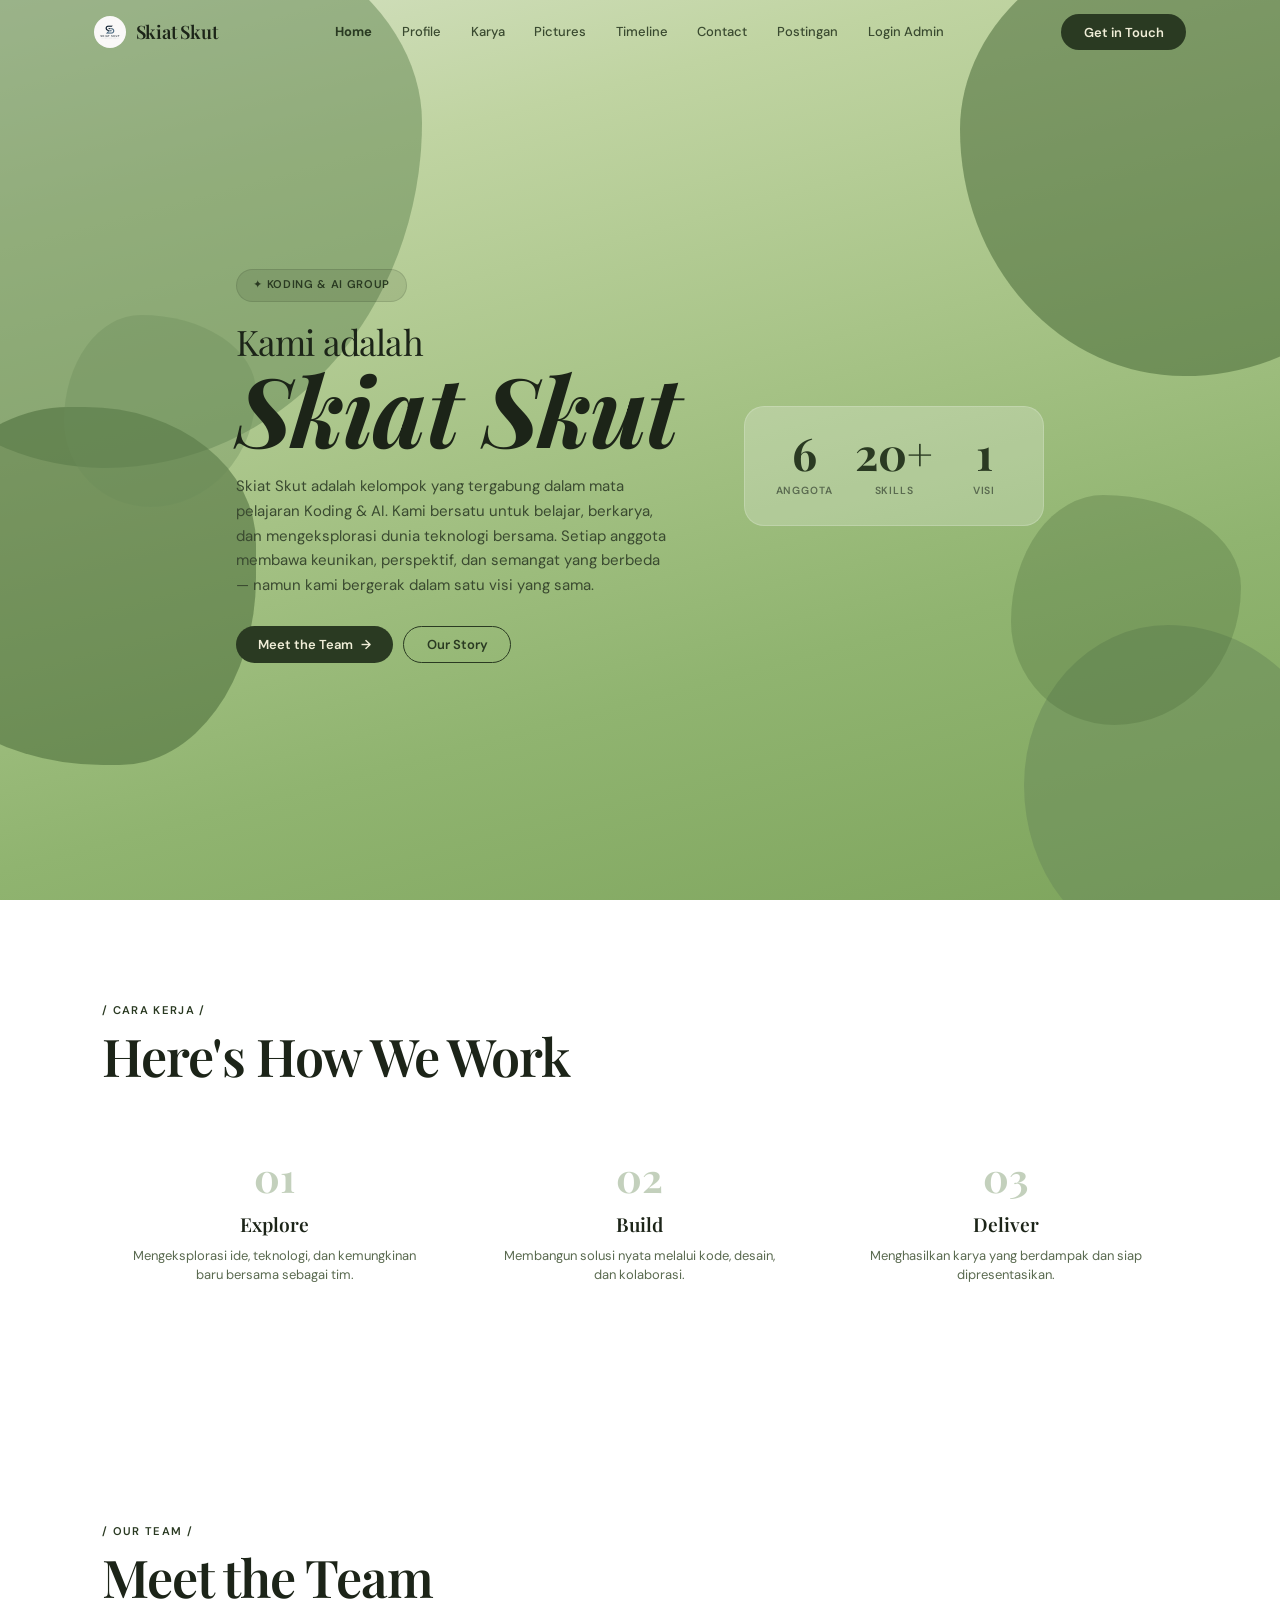
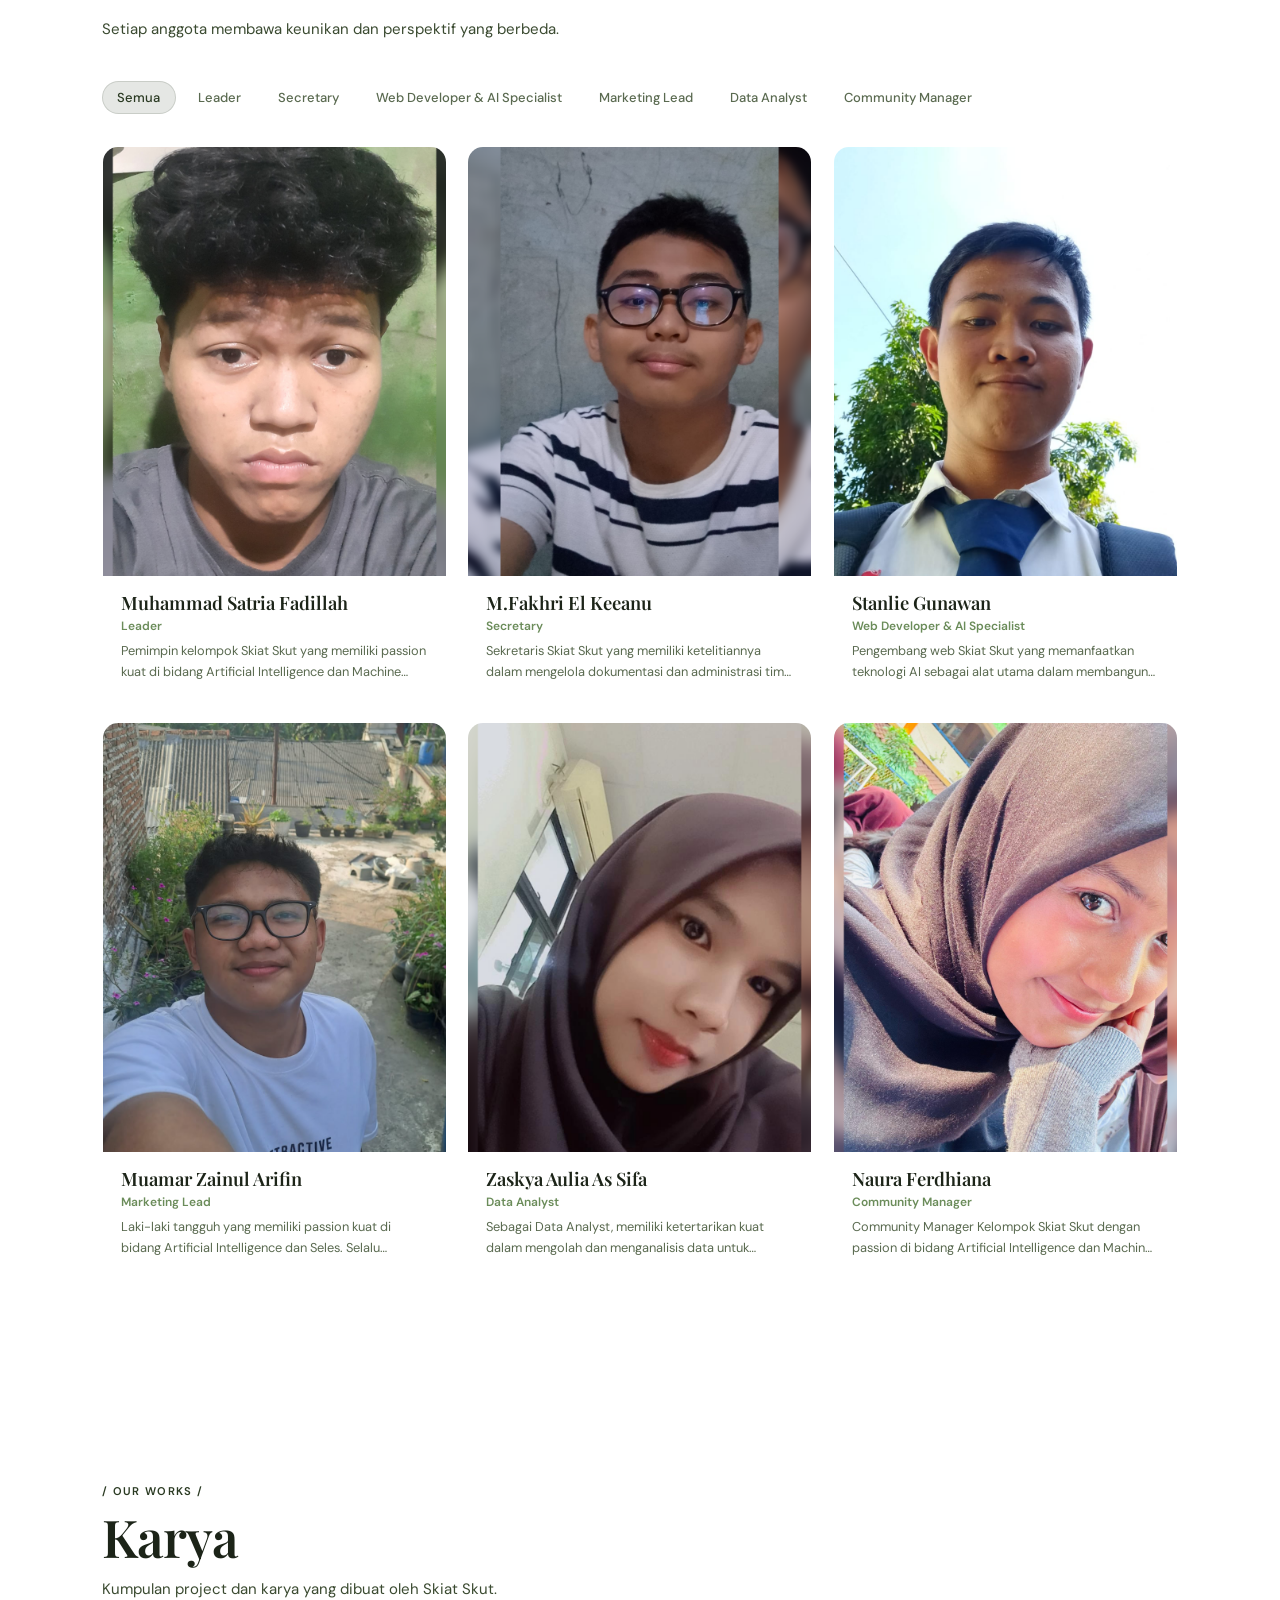
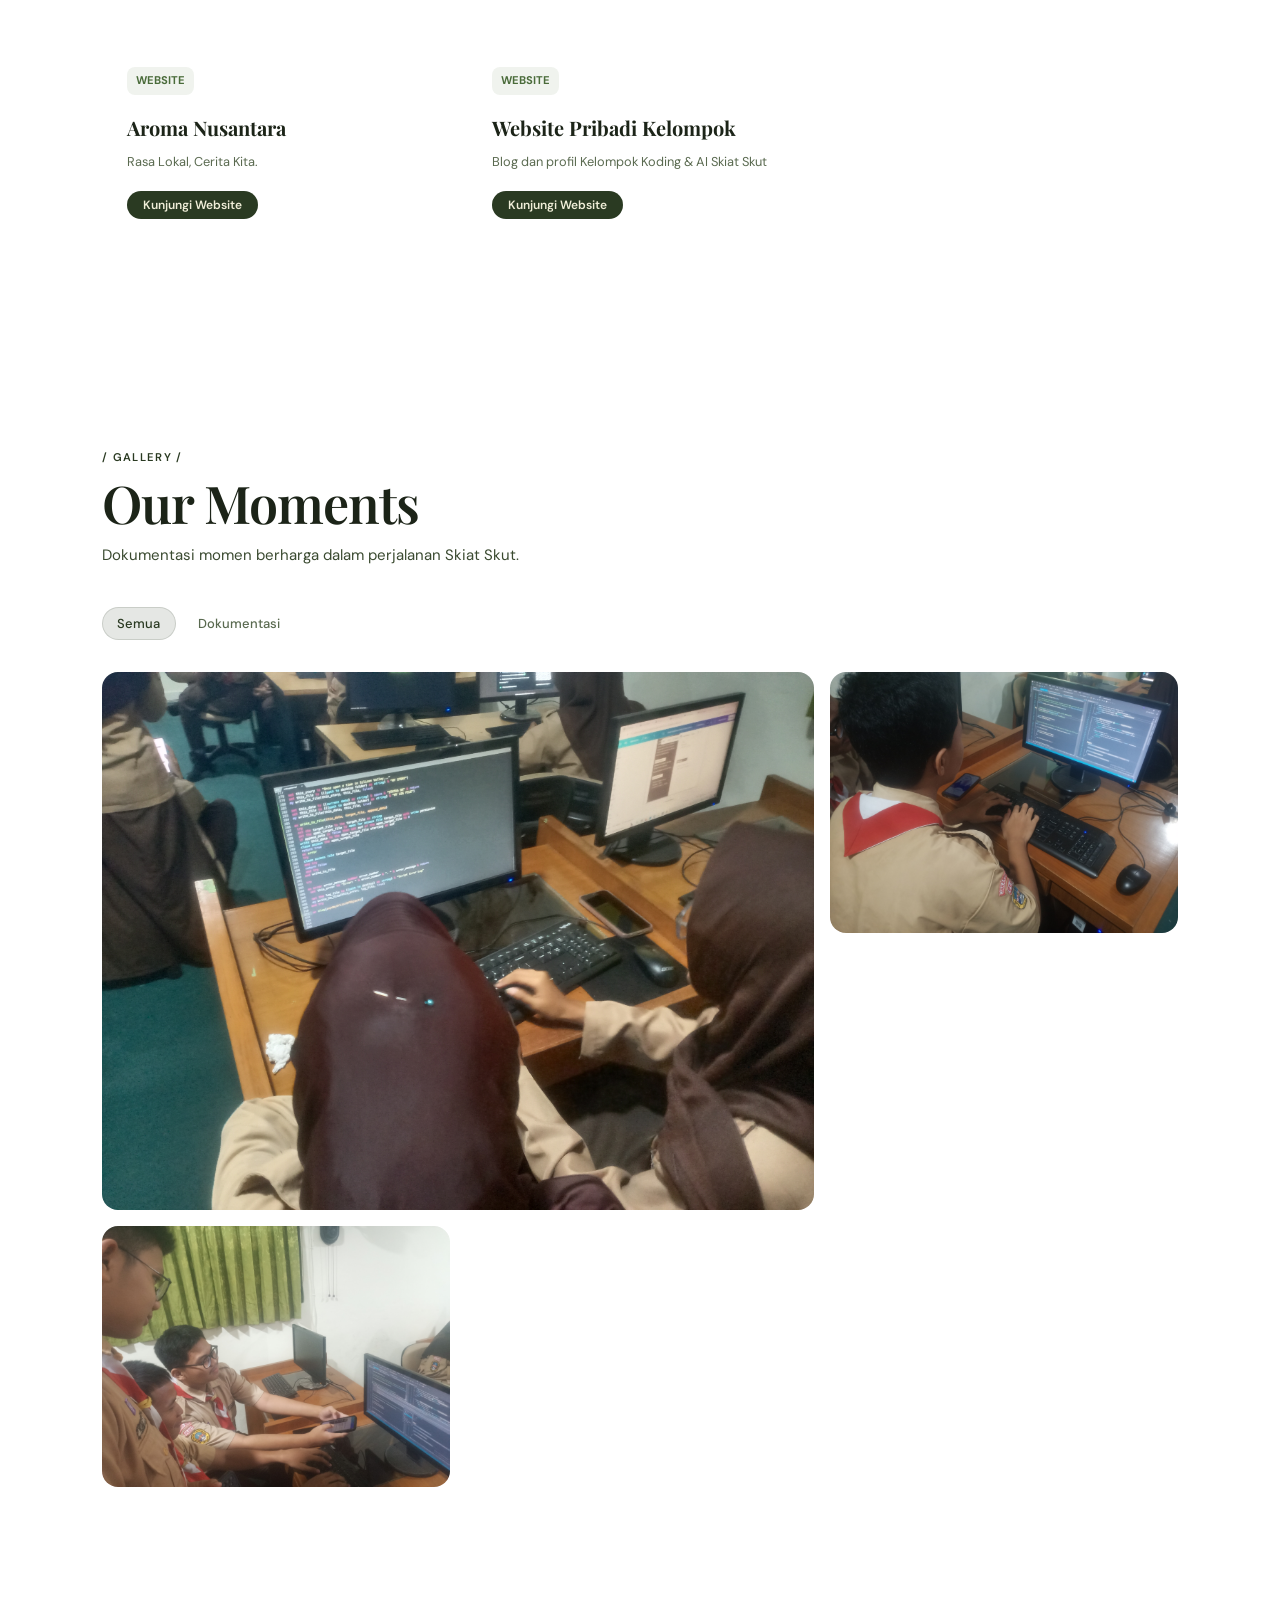
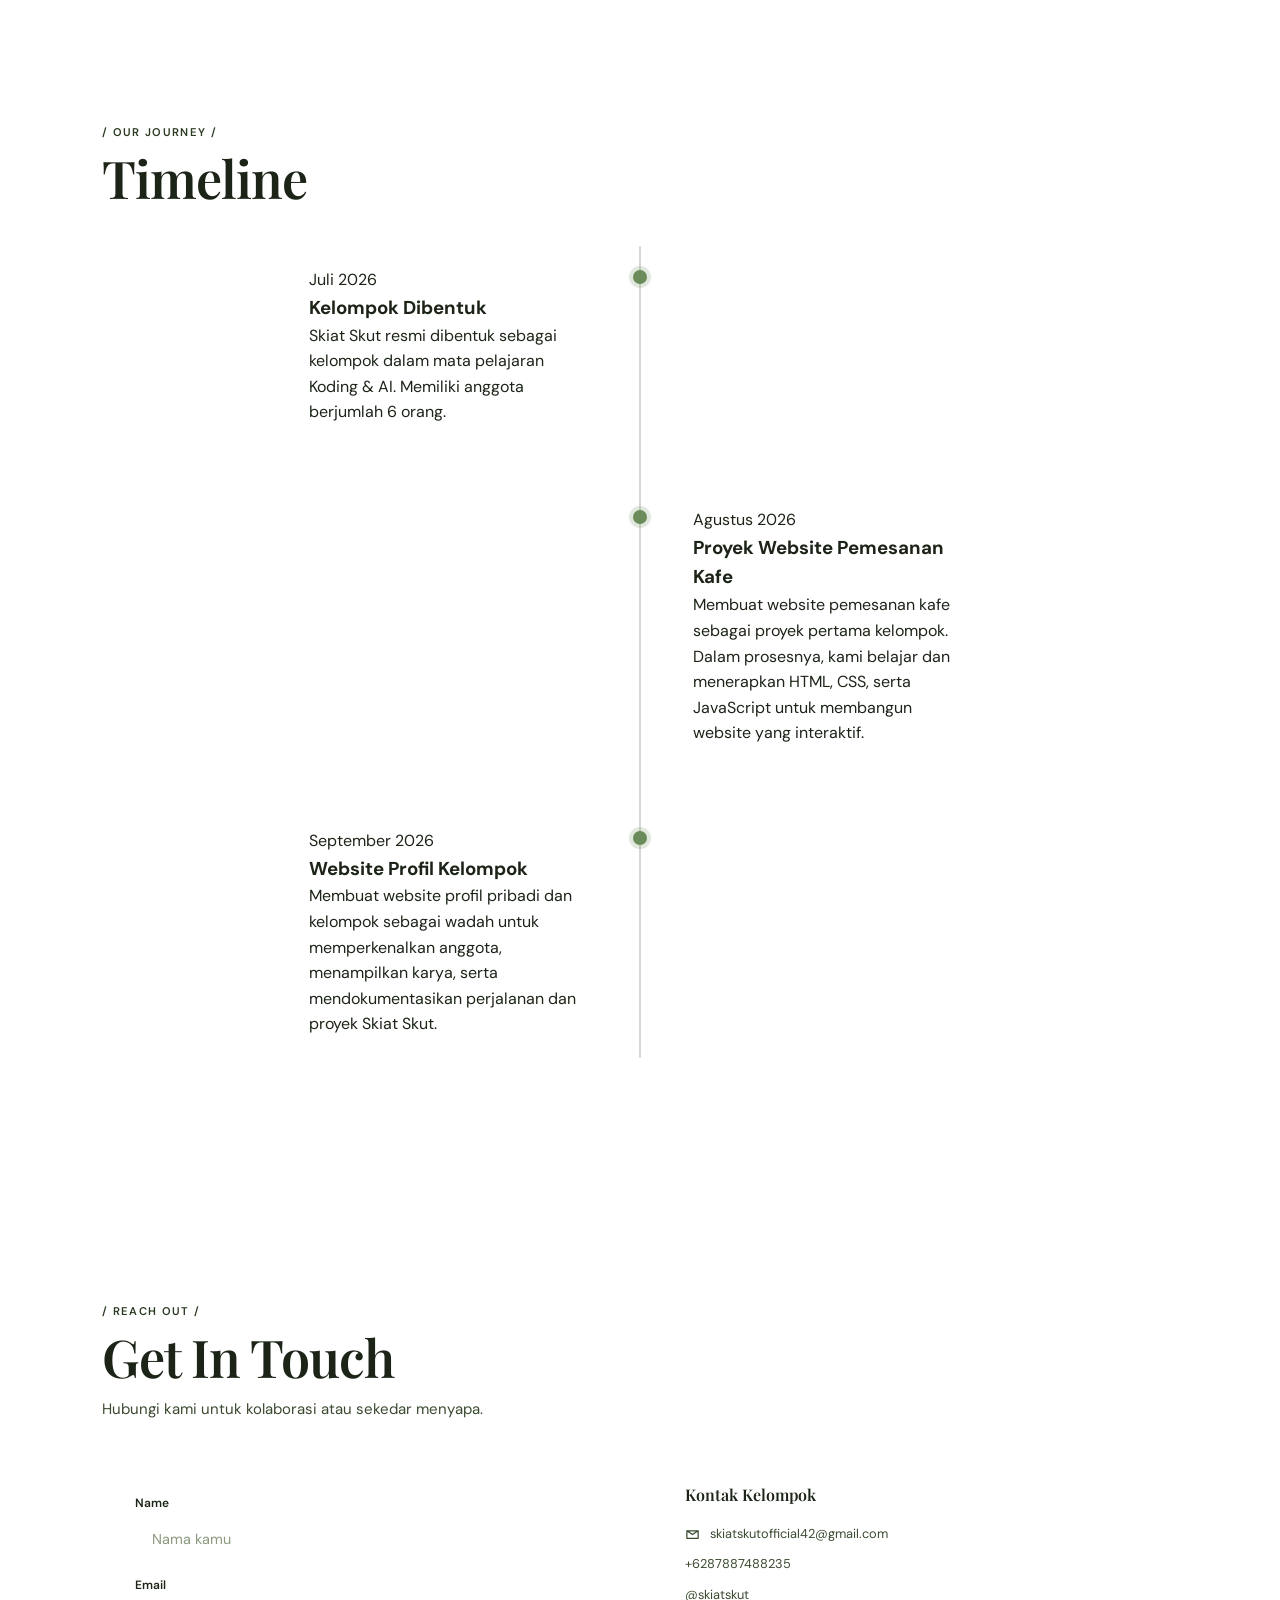
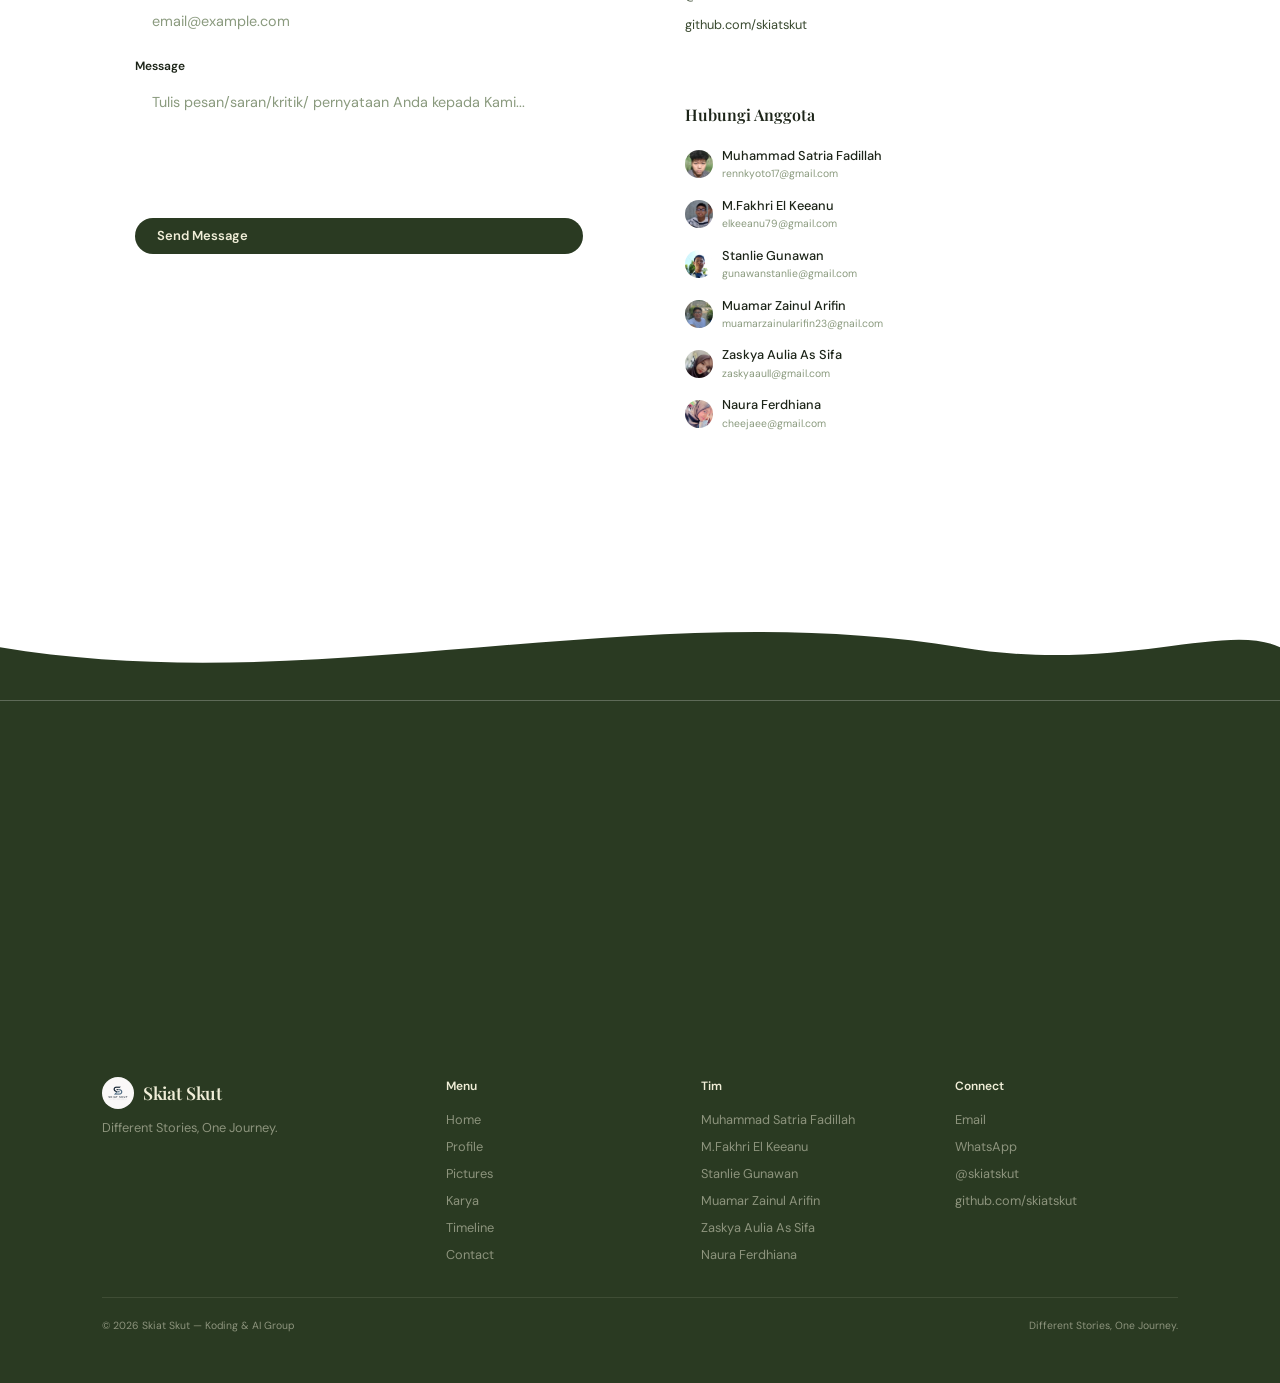
==== commit ef1ab1b5: "Add files via upload" ====
--- a/index.html
+++ b/index.html
@@ -456,26 +456,33 @@
           </h4>
           <p id="mBio"></p>
         </div>
-        <!-- EDUCATION TIMELINE -->
-        <div class="mf">
-          <h4>
-            Education
-          </h4>
-          <div
-            class="cv-timeline"
-            id="mEducation"
-          ></div>
-        </div>
-        <!-- SKILLS -->
-        <div class="mf">
-          <h4>
-            Skills
-          </h4>
-          <div
-            class="mtags"
-            id="mSkills"
-          ></div>
-        </div>
+<!-- EDUCATION TIMELINE -->
+<div class="mf">
+  <h4>
+    Education
+  </h4>
+  <div
+    class="cv-timeline"
+    id="mEducation"
+  ></div>
+</div>
+<!-- CV -->
+<div class="mf">
+  <h4>
+    CV
+  </h4>
+  <div id="mCV"></div>
+</div>
+<!-- SKILLS -->
+<div class="mf">
+  <h4>
+    Skills
+  </h4>
+  <div
+    class="mtags"
+    id="mSkills"
+  ></div>
+</div>
         <!-- INTERESTS & HOBBIES -->
         <div class="mf">
           <h4>
--- a/style.css
+++ b/style.css
@@ -924,4 +924,56 @@
   body{
     background-attachment:scroll;
   }
+}
+
+.cv-actions{
+  display:flex;
+  align-items:center;
+  gap:.6rem;
+  margin-top:.7rem;
+}
+
+.cv-btn{
+  display:inline-flex;
+  align-items:center;
+  justify-content:center;
+  gap:.45rem;
+  min-height:40px;
+  padding:.6rem 1rem;
+  border-radius:999px;
+  text-decoration:none;
+  font-size:.8rem;
+  font-weight:600;
+  transition:transform .2s ease,background .2s ease,box-shadow .2s ease;
+}
+
+.cv-btn svg{
+  width:16px;
+  height:16px;
+  fill:none;
+  stroke:currentColor;
+  stroke-width:1.8;
+  stroke-linecap:round;
+  stroke-linejoin:round;
+  flex-shrink:0;
+}
+
+.cv-btn:hover{
+  transform:translateY(-2px);
+}
+
+.cv-btn-view{
+  background:var(--text);
+  color:#fff;
+  box-shadow:0 5px 14px rgba(0,0,0,.08);
+}
+
+.cv-btn-download{
+  background:rgba(255,255,255,.42);
+  color:var(--text);
+  border:1px solid rgba(0,0,0,.08);
+}
+
+.cv-btn-download:hover{
+  background:rgba(255,255,255,.65);
 }
